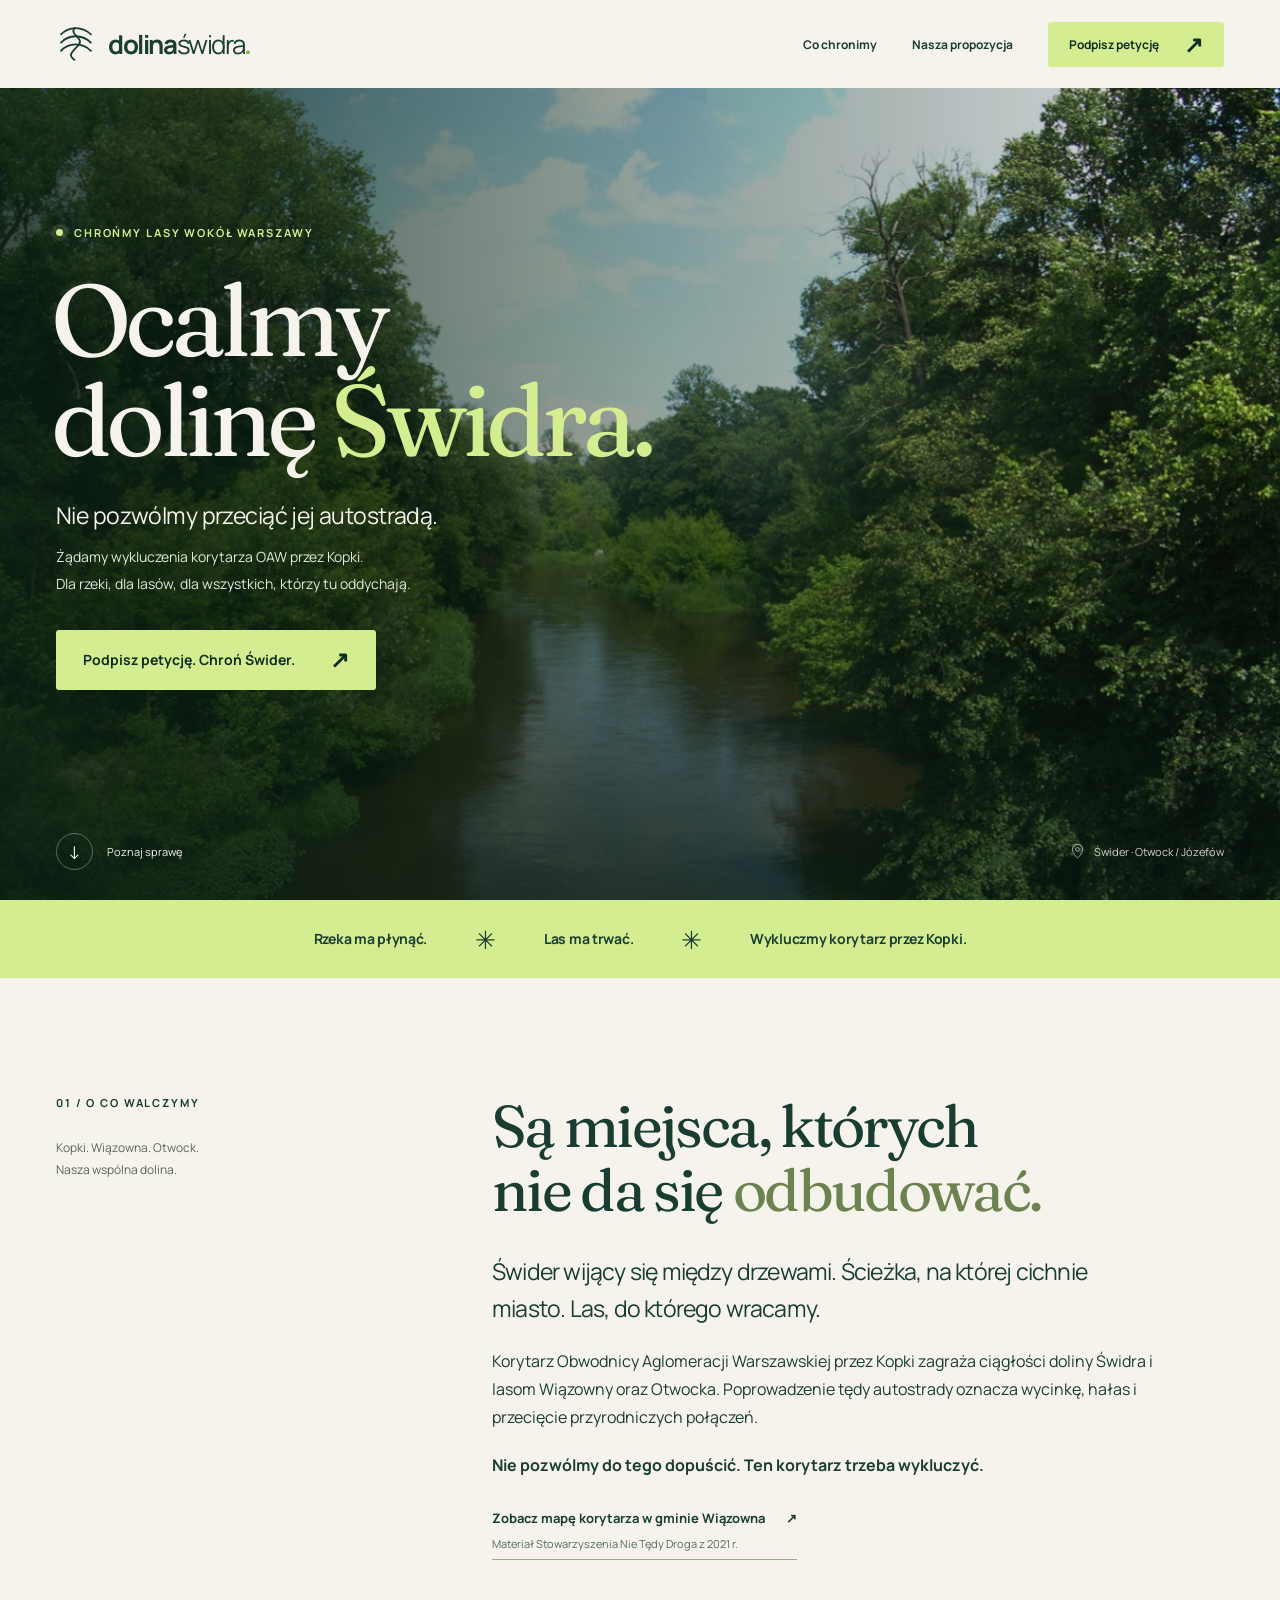
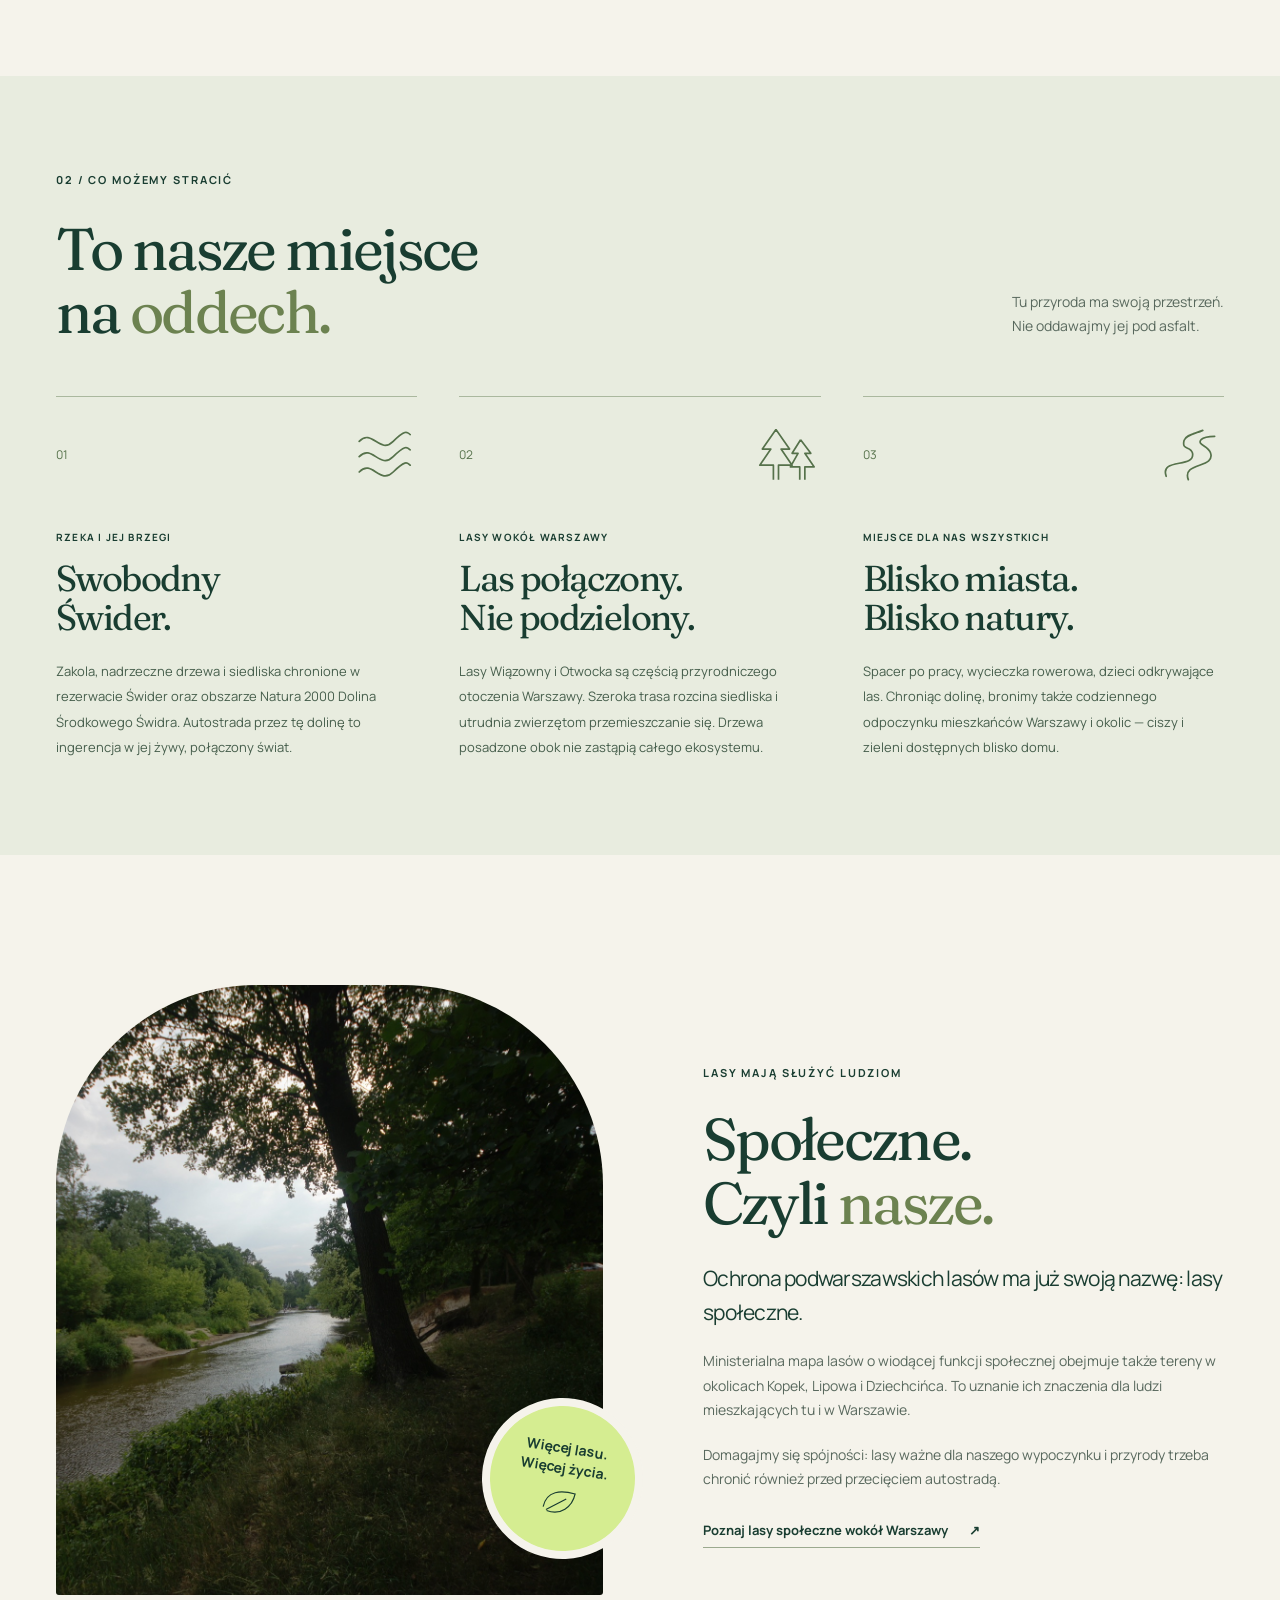
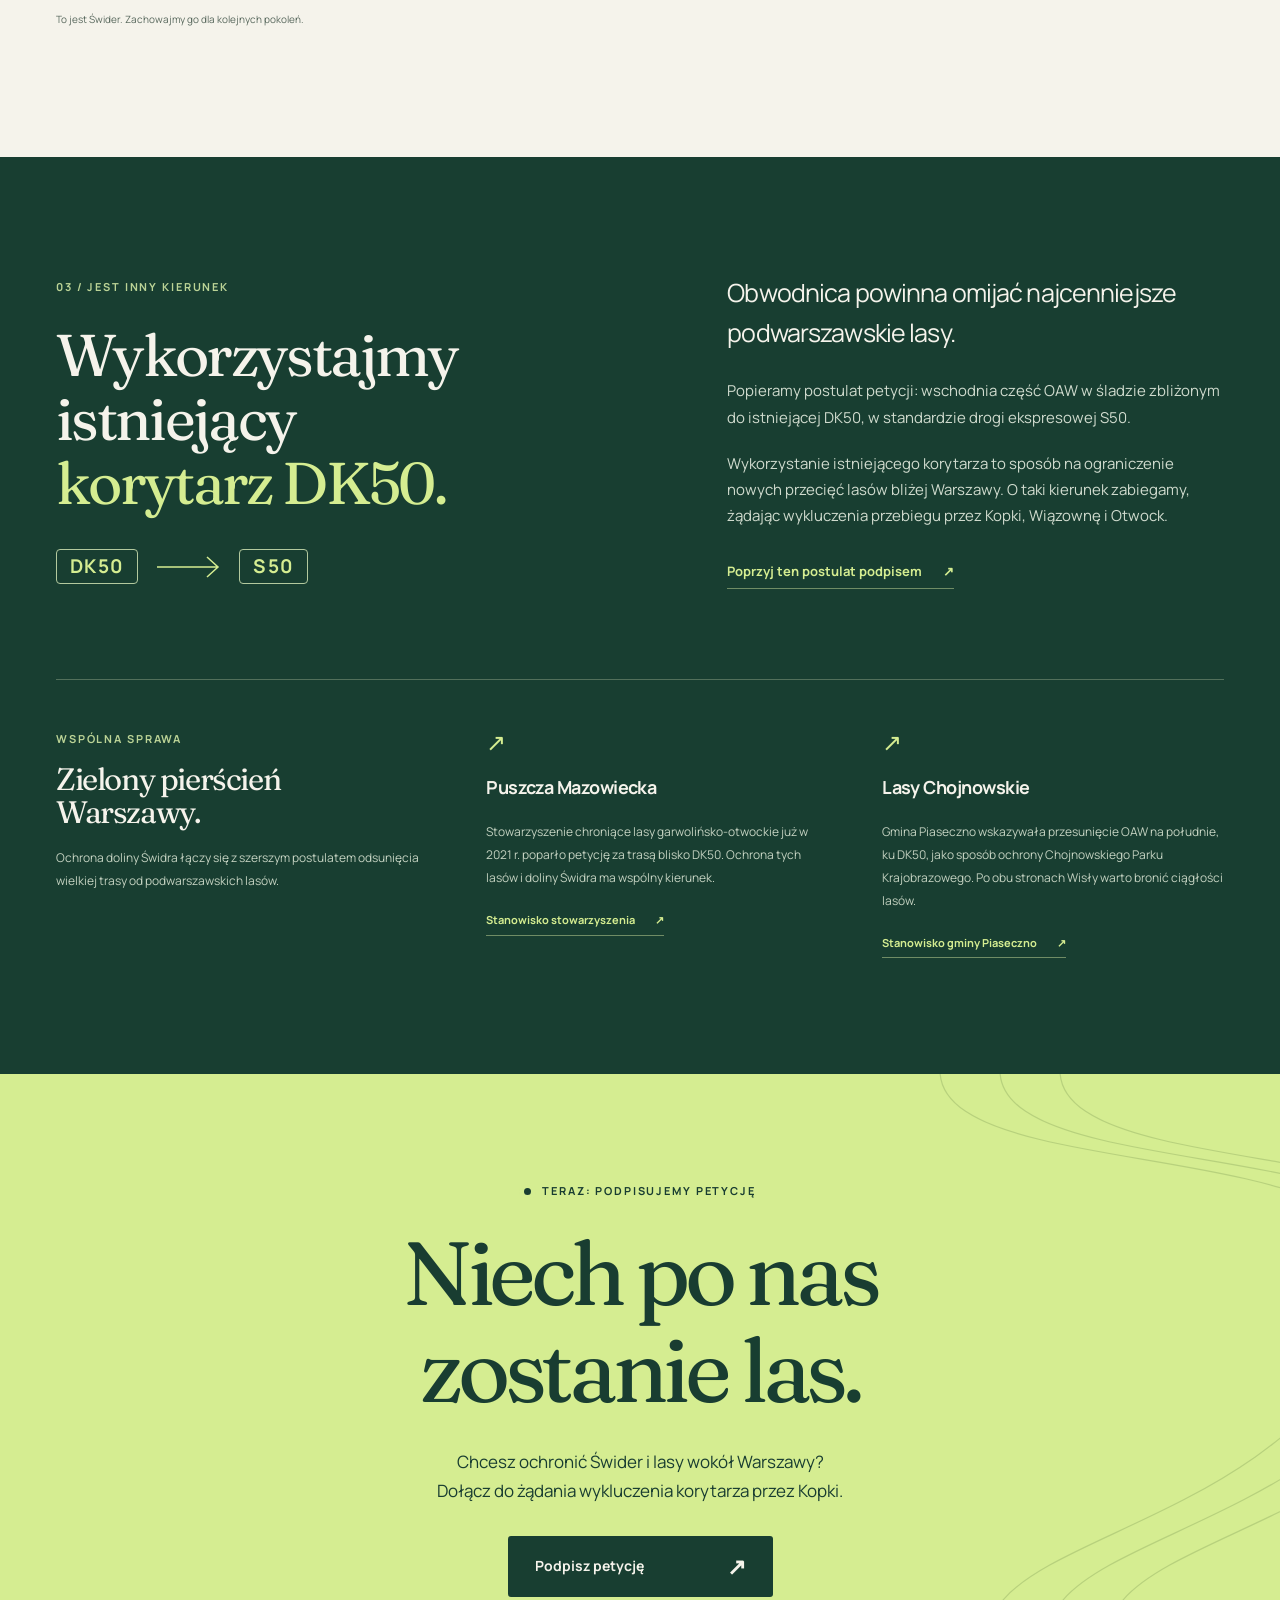
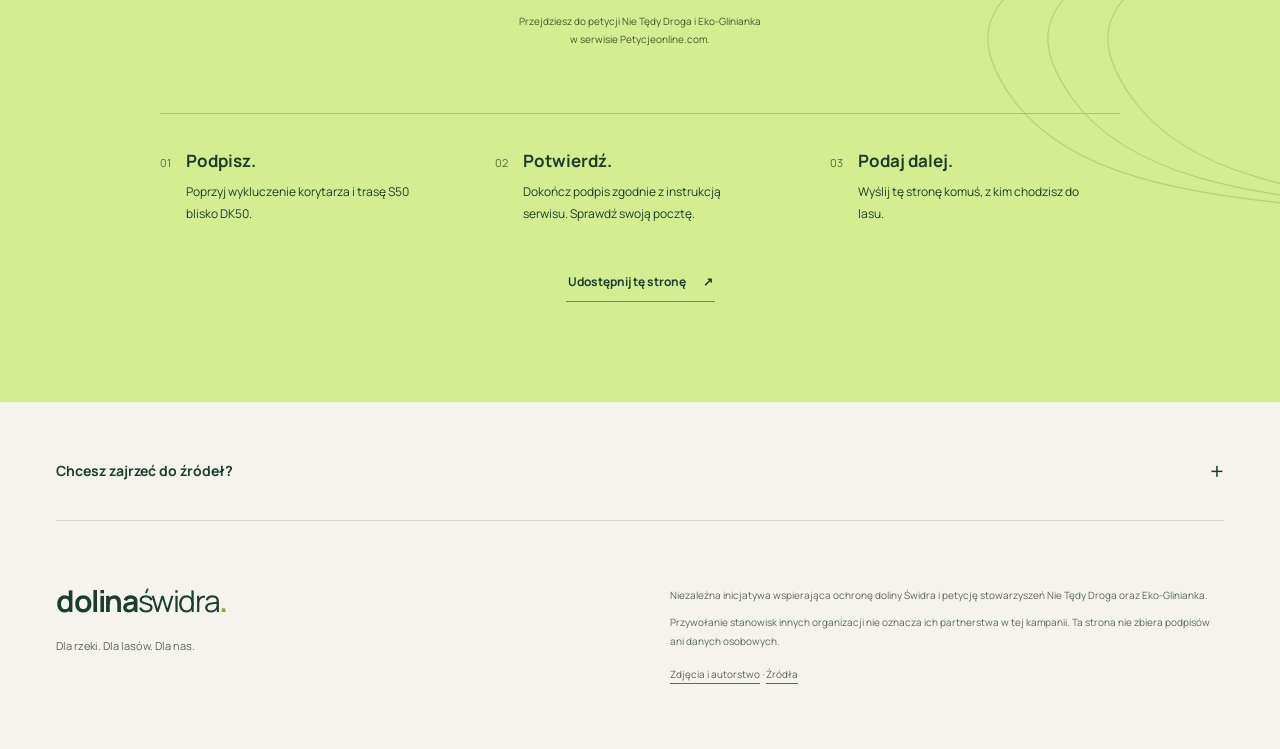
==== public/index.html @ 0c398ea8 "Build Świder valley conservation campaign landing page" ====
<!doctype html>
<html lang="pl">
  <head>
    <meta charset="utf-8" />
    <meta name="viewport" content="width=device-width, initial-scale=1" />
    <meta name="theme-color" content="#183e31" />
    <title>Ocalmy dolinę Świdra — chrońmy lasy wokół Warszawy</title>
    <meta
      name="description"
      content="Nie pozwólmy przeciąć doliny Świdra autostradą. Żądamy wykluczenia korytarza OAW przez Kopki. Podpisz petycję i chroń lasy wokół Warszawy."
    />
    <link rel="canonical" href="https://artpi.github.io/dolinaswidra.pl/" />
    <meta property="og:locale" content="pl_PL" />
    <meta property="og:type" content="website" />
    <meta
      property="og:title"
      content="Ocalmy dolinę Świdra. Nie pozwólmy przeciąć jej autostradą."
    />
    <meta
      property="og:description"
      content="Chroń lasy wokół Warszawy. Podpisz petycję o wykluczenie korytarza OAW przez Kopki i poparcie dla S50 blisko DK50."
    />
    <meta
      property="og:url"
      content="https://artpi.github.io/dolinaswidra.pl/"
    />
    <meta
      property="og:image"
      content="https://artpi.github.io/dolinaswidra.pl/assets/share.jpg"
    />
    <meta property="og:image:width" content="1200" />
    <meta property="og:image:height" content="630" />
    <meta
      property="og:image:alt"
      content="Ocalmy dolinę Świdra — chrońmy lasy wokół Warszawy"
    />
    <meta name="twitter:card" content="summary_large_image" />
    <link rel="icon" href="assets/favicon.svg" type="image/svg+xml" />
    <link
      rel="preload"
      href="assets/fraunces.ttf"
      as="font"
      type="font/ttf"
      crossorigin
    />
    <link rel="stylesheet" href="styles.css" />
    <script src="app.js" defer></script>
  </head>
  <body>
    <a class="skip-link" href="#tresc">Przejdź do treści</a>
    <header class="site-header">
      <a class="brand" href="#" aria-label="Dolina Świdra — początek strony">
        <svg
          class="brand-icon"
          viewBox="0 0 44 44"
          fill="none"
          aria-hidden="true"
        >
          <path
            d="M5 12c9-10 24-10 34 0M5 21c9-10 24-10 34 0M5 30c9-10 24-10 34 0"
            stroke="currentColor"
            stroke-width="2"
          />
          <path
            d="M21 4c-8 8 12 11 3 20s-10 11-3 16"
            stroke="currentColor"
            stroke-width="2"
          />
        </svg>
        <span
          >dolina<span class="brand-light">świdra</span
          ><span class="brand-dot">.</span></span
        >
      </a>
      <nav aria-label="Nawigacja główna">
        <a class="nav-link" href="#co-chronimy">Co chronimy</a>
        <a class="nav-link" href="#rozwiazanie">Nasza propozycja</a>
        <a class="button button-small" href="#dzialaj"
          >Podpisz petycję <span aria-hidden="true">↗</span></a
        >
      </nav>
    </header>

    <main id="tresc">
      <section class="hero" aria-labelledby="hero-title">
        <img
          class="hero-image"
          src="assets/swider-panorama.jpg"
          width="1920"
          height="768"
          alt="Zielone brzegi i nurt Świdra w rejonie Otwocka i Józefowa"
          fetchpriority="high"
        />
        <div class="hero-shade"></div>
        <div class="hero-content wrap">
          <p class="eyebrow hero-eyebrow">
            <span class="status-dot"></span> Chrońmy lasy wokół Warszawy
          </p>
          <h1 id="hero-title">Ocalmy<br />dolinę <em>Świdra.</em></h1>
          <p class="hero-subtitle">Nie pozwólmy przeciąć jej autostradą.</p>
          <p class="hero-description">
            Żądamy wykluczenia korytarza OAW przez Kopki.<br
              class="desktop-break"
            />
            Dla rzeki, dla lasów, dla wszystkich, którzy tu oddychają.
          </p>
          <a class="button hero-button" href="#dzialaj"
            >Podpisz petycję. Chroń Świder.
            <span aria-hidden="true">↗</span></a
          >
        </div>
        <div class="hero-bottom wrap">
          <a href="#sprawa" class="explore"
            ><span class="circle-arrow" aria-hidden="true">↓</span> Poznaj
            sprawę</a
          >
          <span class="photo-location"
            ><svg viewBox="0 0 18 22" fill="none" aria-hidden="true">
              <path
                d="M16 8c0 6-7 12-7 12S2 14 2 8a7 7 0 1 1 14 0Z"
                stroke="currentColor"
              />
              <circle cx="9" cy="8" r="2.5" stroke="currentColor" />
            </svg>
            Świder · Otwock / Józefów</span
          >
        </div>
      </section>

      <div class="campaign-strip" aria-label="Postulaty kampanii">
        <span>Rzeka ma płynąć.</span
        ><span class="strip-flower" aria-hidden="true">✳</span
        ><span>Las ma trwać.</span
        ><span class="strip-flower" aria-hidden="true">✳</span
        ><span>Wykluczmy korytarz przez Kopki.</span>
      </div>

      <section
        class="intro section wrap"
        id="sprawa"
        aria-labelledby="intro-title"
      >
        <div class="section-aside reveal">
          <p class="eyebrow">01 / O co walczymy</p>
          <p class="margin-note">
            Kopki. Wiązowna. Otwock.<br />Nasza wspólna dolina.
          </p>
        </div>
        <div class="intro-body reveal">
          <h2 id="intro-title">
            Są miejsca, których<br />nie da się <em>odbudować.</em>
          </h2>
          <p class="lead">
            Świder wijący się między drzewami. Ścieżka, na której cichnie
            miasto. Las, do którego wracamy.
          </p>
          <p>
            Korytarz Obwodnicy Aglomeracji Warszawskiej przez Kopki zagraża
            ciągłości doliny Świdra i lasom Wiązowny oraz Otwocka. Poprowadzenie
            tędy autostrady oznacza wycinkę, hałas i przecięcie przyrodniczych
            połączeń.
          </p>
          <p class="strong-line">
            Nie pozwólmy do tego dopuścić. Ten korytarz trzeba wykluczyć.
          </p>
          <a
            class="text-link"
            href="https://www.nietedydroga.pl/projekt-przebiegu-korytarza-oaw-w-gminie-wiazowna/"
            target="_blank"
            rel="noopener noreferrer"
            >Zobacz mapę korytarza w gminie Wiązowna
            <span aria-hidden="true">↗</span
            ><small>Materiał Stowarzyszenia Nie Tędy Droga z 2021 r.</small></a
          >
        </div>
      </section>

      <section
        class="nature-section section"
        id="co-chronimy"
        aria-labelledby="nature-title"
      >
        <div class="wrap">
          <div class="section-heading reveal">
            <p class="eyebrow">02 / Co możemy stracić</p>
            <h2 id="nature-title">To nasze miejsce<br />na <em>oddech.</em></h2>
            <p>
              Tu przyroda ma swoją przestrzeń.<br />Nie oddawajmy jej pod
              asfalt.
            </p>
          </div>
          <div class="nature-grid">
            <article class="nature-card reveal">
              <div class="card-top">
                <span>01</span
                ><svg viewBox="0 0 80 80" fill="none" aria-hidden="true">
                  <path
                    d="M12 24c15-16 24 16 40 0s17-10 20-8M12 42c15-16 24 16 40 0s17-10 20-8M12 60c15-16 24 16 40 0s17-10 20-8"
                    stroke="currentColor"
                    stroke-width="2"
                    stroke-linecap="round"
                  />
                </svg>
              </div>
              <p class="card-tag">Rzeka i jej brzegi</p>
              <h3>Swobodny<br />Świder.</h3>
              <p>
                Zakola, nadrzeczne drzewa i siedliska chronione w rezerwacie
                Świder oraz obszarze Natura 2000 Dolina Środkowego Świdra.
                Autostrada przez tę dolinę to ingerencja w jej żywy, połączony
                świat.
              </p>
            </article>
            <article class="nature-card reveal">
              <div class="card-top">
                <span>02</span
                ><svg viewBox="0 0 80 80" fill="none" aria-hidden="true">
                  <path
                    d="m27 10-16 23h10L8 52h16v17m3-59 16 23H33l13 19H30v17M56 22l-10 16h7l-9 16h11v15m1-47 12 16h-7l11 16H61v15"
                    stroke="currentColor"
                    stroke-width="2"
                    stroke-linejoin="round"
                  />
                </svg>
              </div>
              <p class="card-tag">Lasy wokół Warszawy</p>
              <h3>Las połączony.<br />Nie podzielony.</h3>
              <p>
                Lasy Wiązowny i Otwocka są częścią przyrodniczego otoczenia
                Warszawy. Szeroka trasa rozcina siedliska i utrudnia zwierzętom
                przemieszczanie się. Drzewa posadzone obok nie zastąpią całego
                ekosystemu.
              </p>
            </article>
            <article class="nature-card reveal">
              <div class="card-top">
                <span>03</span
                ><svg viewBox="0 0 80 80" fill="none" aria-hidden="true">
                  <path
                    d="M12 65c-8-22 34-9 31-27-2-9-13-3-10-15 2-7 13-8 22-12M38 69c-8-21 33-13 26-32-3-8-16-9-11-15 3-3 10-4 16-4"
                    stroke="currentColor"
                    stroke-width="2"
                    stroke-linecap="round"
                  />
                </svg>
              </div>
              <p class="card-tag">Miejsce dla nas wszystkich</p>
              <h3>Blisko miasta.<br />Blisko natury.</h3>
              <p>
                Spacer po pracy, wycieczka rowerowa, dzieci odkrywające las.
                Chroniąc dolinę, bronimy także codziennego odpoczynku
                mieszkańców Warszawy i okolic — ciszy i zieleni dostępnych
                blisko domu.
              </p>
            </article>
          </div>
        </div>
      </section>

      <section class="forest-story wrap section" aria-labelledby="forest-title">
        <figure class="forest-photo reveal">
          <img
            src="assets/swider-rzeka.jpg"
            width="1920"
            height="1280"
            alt="Drzewa nad brzegiem Świdra i ścieżka wśród zieleni w okolicach Otwocka i Józefowa"
            loading="lazy"
          />
          <figcaption>
            To jest Świder. Zachowajmy go dla kolejnych pokoleń.
          </figcaption>
          <span class="photo-stamp" aria-hidden="true"
            >Więcej lasu.<br />Więcej życia.<svg
              viewBox="0 0 50 40"
              fill="none"
            >
              <path
                d="M6 28C7 7 25 4 43 6c-1 17-14 30-32 26M10 31 33 14"
                stroke="currentColor"
                stroke-width="1.5"
              /></svg
          ></span>
        </figure>
        <div class="forest-copy reveal">
          <p class="eyebrow">Lasy mają służyć ludziom</p>
          <h2 id="forest-title">Społeczne.<br />Czyli <em>nasze.</em></h2>
          <p class="lead">
            Ochrona podwarszawskich lasów ma już swoją nazwę: lasy społeczne.
          </p>
          <p>
            Ministerialna mapa lasów o wiodącej funkcji społecznej obejmuje
            także tereny w okolicach Kopek, Lipowa i Dziechcińca. To uznanie ich
            znaczenia dla ludzi mieszkających tu i w Warszawie.
          </p>
          <p>
            Domagajmy się spójności: lasy ważne dla naszego wypoczynku i
            przyrody trzeba chronić również przed przecięciem autostradą.
          </p>
          <a
            class="text-link"
            href="https://www.gov.pl/web/klimat/lasyspoleczne-warszawa"
            target="_blank"
            rel="noopener noreferrer"
            >Poznaj lasy społeczne wokół Warszawy
            <span aria-hidden="true">↗</span></a
          >
        </div>
      </section>

      <section
        class="solution-section section"
        id="rozwiazanie"
        aria-labelledby="solution-title"
      >
        <div class="wrap solution-grid">
          <div class="solution-heading reveal">
            <p class="eyebrow">03 / Jest inny kierunek</p>
            <h2 id="solution-title">
              Wykorzystajmy<br />istniejący<br /><em>korytarz DK50.</em>
            </h2>
            <div
              class="route-mark"
              aria-label="Postulat: DK50 w standardzie S50"
            >
              <span>DK50</span
              ><svg
                width="65"
                height="24"
                viewBox="0 0 65 24"
                fill="none"
                aria-hidden="true"
              >
                <path
                  d="M1 12h61M51 2l11 10-11 10"
                  stroke="currentColor"
                  stroke-width="1.5"
                /></svg
              ><span>S50</span>
            </div>
          </div>
          <div class="solution-copy reveal">
            <p class="lead">
              Obwodnica powinna omijać najcenniejsze podwarszawskie lasy.
            </p>
            <p>
              Popieramy postulat petycji: wschodnia część OAW w śladzie
              zbliżonym do istniejącej DK50, w standardzie drogi ekspresowej
              S50.
            </p>
            <p>
              Wykorzystanie istniejącego korytarza to sposób na ograniczenie
              nowych przecięć lasów bliżej Warszawy. O taki kierunek zabiegamy,
              żądając wykluczenia przebiegu przez Kopki, Wiązownę i Otwock.
            </p>
            <a class="text-link light-link" href="#dzialaj"
              >Poprzyj ten postulat podpisem
              <span aria-hidden="true">↗</span></a
            >
          </div>
        </div>
        <div class="wrap wider-cause reveal">
          <div class="wider-intro">
            <p class="eyebrow">Wspólna sprawa</p>
            <h3>Zielony pierścień<br />Warszawy.</h3>
            <p>
              Ochrona doliny Świdra łączy się z szerszym postulatem odsunięcia
              wielkiej trasy od podwarszawskich lasów.
            </p>
          </div>
          <article>
            <span class="small-marker" aria-hidden="true">↗</span>
            <h4>Puszcza Mazowiecka</h4>
            <p>
              Stowarzyszenie chroniące lasy garwolińsko-otwockie już w 2021 r.
              poparło petycję za trasą blisko DK50. Ochrona tych lasów i doliny
              Świdra ma wspólny kierunek.
            </p>
            <a
              class="text-link light-link"
              href="https://puszczamazowiecka.pl/oaw-21-04-06/"
              target="_blank"
              rel="noopener noreferrer"
              >Stanowisko stowarzyszenia <span aria-hidden="true">↗</span></a
            >
          </article>
          <article>
            <span class="small-marker" aria-hidden="true">↗</span>
            <h4>Lasy Chojnowskie</h4>
            <p>
              Gmina Piaseczno wskazywała przesunięcie OAW na południe, ku DK50,
              jako sposób ochrony Chojnowskiego Parku Krajobrazowego. Po obu
              stronach Wisły warto bronić ciągłości lasów.
            </p>
            <a
              class="text-link light-link"
              href="https://piaseczno.eu/uwagi-w-ramach-konsultacji-cpk/"
              target="_blank"
              rel="noopener noreferrer"
              >Stanowisko gminy Piaseczno <span aria-hidden="true">↗</span></a
            >
          </article>
        </div>
      </section>

      <!-- CAMPAIGN ACTION: change the current action here. All campaign buttons link to this section. -->
      <section
        class="action-section section"
        id="dzialaj"
        aria-labelledby="action-title"
        data-campaign-stage="petition"
      >
        <svg
          class="action-river"
          viewBox="0 0 600 700"
          fill="none"
          aria-hidden="true"
        >
          <path
            d="M140-20c-200 200 420 80 320 280S60 430 160 570s440 40 350 180M190-20C-10 180 610 60 510 260S110 430 210 570s440 40 350 180M240-20C40 180 660 60 560 260S160 430 260 570s440 40 350 180"
            stroke="currentColor"
            stroke-width="1"
          />
        </svg>
        <div class="wrap action-content reveal">
          <p class="eyebrow">
            <span class="status-dot"></span> Teraz: podpisujemy petycję
          </p>
          <h2 id="action-title">Niech po nas<br />zostanie <em>las.</em></h2>
          <p class="action-lead">
            Chcesz ochronić Świder i lasy wokół Warszawy?<br />Dołącz do żądania
            wykluczenia korytarza przez Kopki.
          </p>
          <a
            id="petition-link"
            class="button button-dark"
            href="https://www.petycjeonline.com/protest_dotyczcy_przebiegu_wschodniej_czci_obwodnicy_aglomeracji_warszawskiej_oaw_tak_ale_w_ladzie_zblionym_do_dk50_w_standardzie_drogi_ekspresowej_s50_-_tak_autostra"
            target="_blank"
            rel="noopener noreferrer"
            >Podpisz petycję <span aria-hidden="true">↗</span></a
          >
          <p class="action-note">
            Przejdziesz do petycji Nie Tędy Droga i Eko-Glinianka<br />w
            serwisie Petycjeonline.com.
          </p>
          <ol class="action-steps">
            <li>
              <span>01</span>
              <div>
                <strong>Podpisz.</strong>
                <p>Poprzyj wykluczenie korytarza i trasę S50 blisko DK50.</p>
              </div>
            </li>
            <li>
              <span>02</span>
              <div>
                <strong>Potwierdź.</strong>
                <p>
                  Dokończ podpis zgodnie z instrukcją serwisu. Sprawdź swoją
                  pocztę.
                </p>
              </div>
            </li>
            <li>
              <span>03</span>
              <div>
                <strong>Podaj dalej.</strong>
                <p>Wyślij tę stronę komuś, z kim chodzisz do lasu.</p>
              </div>
            </li>
          </ol>
          <button class="share-button" type="button" id="share-button" hidden>
            Udostępnij tę stronę <span aria-hidden="true">↗</span>
          </button>
          <p
            class="share-status"
            id="share-status"
            role="status"
            aria-live="polite"
          ></p>
          <input
            class="share-fallback"
            id="share-fallback"
            type="text"
            aria-label="Adres strony do skopiowania"
            readonly
            hidden
          />
        </div>
      </section>

      <section
        class="sources-section wrap"
        id="zrodla"
        aria-labelledby="sources-title"
      >
        <details>
          <summary id="sources-title">
            <span>Chcesz zajrzeć do źródeł?</span
            ><span class="details-plus" aria-hidden="true">+</span>
          </summary>
          <div class="sources-body">
            <p>
              Za prostym postulatem stoją konkretne miejsca i dokumenty. Tu
              znajdziesz materiały o korytarzu, przyrodzie i postulowanej
              alternatywie.
            </p>
            <ul>
              <li>
                <a
                  href="https://www.nietedydroga.pl/"
                  target="_blank"
                  rel="noopener noreferrer"
                  >Nie Tędy Droga — informacje o OAW i działaniach mieszkańców
                  ↗</a
                >
              </li>
              <li>
                <a
                  href="https://www.nietedydroga.pl/wp-content/uploads/2021/03/petycja_SNTD-2.pdf"
                  target="_blank"
                  rel="noopener noreferrer"
                  >Uzasadnienie petycji z 2021 r. (PDF) ↗</a
                >
              </li>
              <li>
                <a
                  href="https://www.gov.pl/web/rdos-warszawa/stop-rezerwat-przyrody-upewnij-sie-zanim-wplyniesz"
                  target="_blank"
                  rel="noopener noreferrer"
                  >RDOŚ Warszawa — rezerwat Świder ↗</a
                >
              </li>
              <li>
                <a
                  href="https://www.gov.pl/web/klimat/lasyspoleczne-warszawa"
                  target="_blank"
                  rel="noopener noreferrer"
                  >Ministerstwo Klimatu i Środowiska — lasy społeczne Warszawy i
                  mapa ↗</a
                >
              </li>
              <li>
                <a
                  href="https://www.gov.pl/web/gddkia-warszawa/trwa-przygotowanie-zachodniej-czesci-oaw"
                  target="_blank"
                  rel="noopener noreferrer"
                  >GDDKiA — informacja o przygotowaniu OAW, 15 lipca 2026 r.
                  ↗</a
                >
              </li>
            </ul>
            <p class="source-date">
              Strona dotyczy żądania wykluczenia korytarza, nie zatwierdzonego
              projektu budowlanego. Mapa z 2021 r. pokazuje kontekst protestu.
              Materiały sprawdzono 4 września 2026 r.
            </p>
          </div>
        </details>
      </section>
    </main>

    <footer class="site-footer wrap">
      <div>
        <a class="brand footer-brand" href="#"
          >dolina<span class="brand-light">świdra</span
          ><span class="brand-dot">.</span></a
        >
        <p>Dla rzeki. Dla lasów. Dla nas.</p>
      </div>
      <div class="footer-about">
        <p>
          Niezależna inicjatywa wspierająca ochronę doliny Świdra i petycję
          stowarzyszeń Nie Tędy Droga oraz Eko-Glinianka.
        </p>
        <p>
          Przywołanie stanowisk innych organizacji nie oznacza ich partnerstwa w
          tej kampanii. Ta strona nie zbiera podpisów ani danych osobowych.
        </p>
        <a href="credits.html">Zdjęcia i autorstwo</a
        ><span aria-hidden="true"> · </span><a href="#zrodla">Źródła</a>
      </div>
    </footer>
  </body>
</html>
---- public/styles.css ----
@font-face {
  font-family: Fraunces;
  src: url("assets/fraunces.ttf") format("truetype");
  font-weight: 400;
  font-style: normal;
  font-display: swap;
}
@font-face {
  font-family: Manrope;
  src: url("assets/manrope.ttf") format("truetype");
  font-weight: 400;
  font-style: normal;
  font-display: swap;
}
@font-face {
  font-family: Manrope;
  src: url("assets/manrope-bold.ttf") format("truetype");
  font-weight: 700 800;
  font-style: normal;
  font-display: swap;
}
:root {
  --forest: #183e31;
  --deep: #102d23;
  --paper: #f5f3eb;
  --lime: #d5ed91;
  --ink: #193d31;
  --muted: #58685d;
  --line: #d4dacb;
  --serif: Fraunces, Georgia, serif;
  --sans: Manrope, Arial, sans-serif;
}
* {
  box-sizing: border-box;
}
html {
  scroll-behavior: smooth;
  scroll-padding-top: 100px;
}
body {
  margin: 0;
  background: var(--paper);
  color: var(--ink);
  font-family: var(--sans);
  font-size: 16px;
  line-height: 1.75;
  -webkit-font-smoothing: antialiased;
}
a {
  color: inherit;
  text-underline-offset: 5px;
}
button,
input {
  font: inherit;
}
button,
a {
  -webkit-tap-highlight-color: transparent;
}
button {
  cursor: pointer;
}
img {
  display: block;
  max-width: 100%;
  height: auto;
}
svg {
  display: block;
}
h1,
h2,
h3,
h4,
p {
  margin: 0;
}
h1,
h2,
h3 {
  font-family: var(--serif);
  font-weight: 400;
  line-height: 1.08;
  letter-spacing: -0.045em;
}
h2 {
  font-size: clamp(42px, 4.6vw, 68px);
}
h2 em,
h1 em {
  font-style: normal;
}
h2 em {
  color: #6c8250;
}
p + p {
  margin-top: 20px;
}
::selection {
  background: var(--lime);
  color: var(--deep);
}
:focus-visible {
  outline: 3px solid #9bb65f;
  outline-offset: 6px;
}
a:focus-visible,
button:focus-visible {
  border-radius: 3px;
}
[hidden] {
  display: none !important;
}
.wrap {
  width: min(1280px, calc(100% - 112px));
  margin-inline: auto;
}
.section {
  padding-block: 116px;
}
.eyebrow {
  text-transform: uppercase;
  font-size: 11px;
  font-weight: 700;
  letter-spacing: 0.17em;
  line-height: 1.6;
  display: flex;
  align-items: center;
  gap: 11px;
}
.lead {
  font-size: 23px;
  line-height: 1.6;
  letter-spacing: -0.035em;
}
.button {
  display: inline-flex;
  align-items: center;
  justify-content: space-between;
  gap: 35px;
  min-height: 60px;
  padding: 17px 26px;
  background: var(--lime);
  color: var(--deep);
  font-size: 14px;
  font-weight: 700;
  text-decoration: none;
  border: 1px solid transparent;
  border-radius: 3px;
  transition:
    background 0.2s,
    transform 0.2s,
    box-shadow 0.2s;
}
.button:hover {
  background: #e4f7b8;
  transform: translateY(-2px);
  box-shadow: 0 7px 18px #00000015;
}
.button span {
  font-size: 23px;
  line-height: 1;
}
.button-small {
  min-height: 43px;
  padding: 10px 20px;
  gap: 25px;
  font-size: 12px;
}
.text-link {
  display: inline-block;
  text-decoration: none;
  border-bottom: 1px solid #9ba98e;
  padding-bottom: 5px;
  font-size: 13px;
  font-weight: 700;
  line-height: 1.8;
}
.text-link span {
  display: inline-block;
  margin-left: 18px;
  transition: transform 0.2s;
}
.text-link:hover span {
  transform: translate(3px, -3px);
}
.text-link small {
  display: block;
  font-weight: 400;
  font-size: 11px;
  color: var(--muted);
  margin-top: 4px;
}
.skip-link {
  position: fixed;
  left: 20px;
  top: -100px;
  z-index: 20;
  background: var(--lime);
  padding: 12px 20px;
}
.skip-link:focus {
  top: 15px;
}
.site-header {
  height: 88px;
  position: relative;
  z-index: 5;
  padding-inline: 56px;
  display: flex;
  align-items: center;
  justify-content: space-between;
  gap: 30px;
  background: var(--paper);
}
.brand {
  display: inline-flex;
  align-items: center;
  font-weight: 700;
  font-size: 26px;
  letter-spacing: -1.4px;
  text-decoration: none;
  line-height: 1;
}
.brand-icon {
  width: 40px;
  height: 40px;
  margin-right: 12px;
}
.brand-light {
  font-weight: 400;
}
.brand-dot {
  color: #86a647;
}
.site-header nav {
  display: flex;
  align-items: center;
  gap: 35px;
}
.nav-link {
  text-decoration: none;
  font-size: 12px;
  font-weight: 700;
}
.nav-link:hover {
  text-decoration: underline;
}
.hero {
  position: relative;
  min-height: 740px;
  height: calc(100svh - 88px);
  max-height: 1020px;
  color: var(--paper);
  display: flex;
  flex-direction: column;
  justify-content: center;
  isolation: isolate;
  overflow: hidden;
  background: var(--deep);
}
.hero-image,
.hero-shade {
  position: absolute;
  inset: 0;
  width: 100%;
  height: 100%;
  z-index: -2;
}
.hero-image {
  object-fit: cover;
  object-position: 65% center;
  animation: hero-settle 1.8s ease-out both;
}
.hero-shade {
  z-index: -1;
  background:
    linear-gradient(
      90deg,
      rgba(10, 30, 20, 0.8) 0%,
      rgba(10, 30, 20, 0.46) 43%,
      rgba(10, 30, 20, 0.05) 100%
    ),
    linear-gradient(0deg, rgba(10, 30, 20, 0.45), transparent 40%);
}
.hero-content {
  padding-top: 26px;
  padding-bottom: 100px;
}
.hero-eyebrow {
  color: var(--lime);
  margin-bottom: 28px;
}
.status-dot {
  height: 7px;
  width: 7px;
  flex: 0 0 7px;
  border-radius: 50%;
  background: currentColor;
  box-shadow: 0 0 0 5px #d5ed911a;
}
.hero h1 {
  font-size: clamp(74px, 7.9vw, 116px);
  line-height: 0.99;
  letter-spacing: -0.055em;
  margin-left: -5px;
  max-width: 850px;
}
.hero h1 em {
  color: var(--lime);
}
.hero-subtitle {
  font-size: 23px;
  letter-spacing: -0.025em;
  margin-top: 28px;
  line-height: 1.5;
}
.hero-description {
  font-size: 14px;
  color: #e4e9dc;
  margin-top: 12px;
  line-height: 1.9;
  max-width: 490px;
}
.hero-button {
  margin-top: 32px;
}
.hero-bottom {
  position: absolute;
  bottom: 30px;
  left: 0;
  right: 0;
  display: flex;
  align-items: center;
  justify-content: space-between;
  font-size: 11px;
}
.explore {
  display: flex;
  gap: 14px;
  align-items: center;
  text-decoration: none;
}
.circle-arrow {
  display: grid;
  place-items: center;
  width: 37px;
  height: 37px;
  border: 1px solid #ffffff50;
  border-radius: 50%;
  font-size: 18px;
  transition: transform 0.2s;
}
.explore:hover .circle-arrow {
  transform: translateY(4px);
}
.photo-location {
  display: flex;
  align-items: center;
  gap: 10px;
  opacity: 0.85;
}
.photo-location svg {
  width: 13px;
  height: 17px;
}
.campaign-strip {
  min-height: 78px;
  padding: 20px 40px;
  display: flex;
  gap: 48px;
  align-items: center;
  justify-content: center;
  background: var(--lime);
  font-weight: 700;
  font-size: 14px;
  letter-spacing: -0.02em;
}
.strip-flower {
  font-size: 25px;
  font-weight: 400;
  line-height: 1;
}
.intro {
  display: grid;
  grid-template-columns: 1fr 2fr;
  gap: 70px;
}
.margin-note {
  margin-top: 25px;
  font-size: 12px;
  color: var(--muted);
  line-height: 1.9;
}
.intro-body h2 {
  margin-bottom: 32px;
}
.intro-body .lead {
  max-width: 650px;
}
.intro-body > p:not(.lead) {
  font-size: 16px;
  max-width: 680px;
}
.strong-line {
  font-weight: 700;
}
.intro-body .text-link {
  margin-top: 28px;
}
.nature-section {
  background: #e8ecdf;
  padding-top: 95px;
  padding-bottom: 95px;
}
.section-heading {
  display: grid;
  grid-template-columns: 1fr 1fr;
  align-items: end;
  gap: 20px;
  margin-bottom: 52px;
}
.section-heading .eyebrow {
  grid-column: 1/-1;
  margin-bottom: 8px;
}
.section-heading > p:last-child {
  justify-self: end;
  font-size: 14px;
  color: var(--muted);
  padding-bottom: 5px;
}
.nature-grid {
  display: grid;
  grid-template-columns: repeat(3, 1fr);
  gap: 42px;
}
.nature-card {
  border-top: 1px solid #aab89e;
  padding-top: 24px;
}
.card-top {
  display: flex;
  align-items: center;
  justify-content: space-between;
  margin-bottom: 40px;
  color: #56724b;
}
.card-top > span {
  font-size: 12px;
}
.card-top svg {
  width: 68px;
  height: 68px;
}
.card-tag {
  font-size: 10px;
  text-transform: uppercase;
  letter-spacing: 0.12em;
  font-weight: 700;
  margin-bottom: 13px;
}
.nature-card h3 {
  font-size: 36px;
  margin-bottom: 22px;
  letter-spacing: -0.045em;
}
.nature-card > p:last-child {
  font-size: 13px;
  color: #465e4c;
  line-height: 1.95;
}
.forest-story {
  display: grid;
  grid-template-columns: 1.05fr 1fr;
  gap: 100px;
  align-items: center;
  padding-block: 130px;
}
.forest-photo {
  position: relative;
  margin: 0;
}
.forest-photo img {
  height: 610px;
  width: 100%;
  object-fit: cover;
  object-position: 55% center;
  border-radius: 200px 200px 3px 3px;
}
.forest-photo figcaption {
  font-size: 10px;
  line-height: 1.6;
  color: var(--muted);
  margin-top: 16px;
}
.photo-stamp {
  position: absolute;
  right: -32px;
  bottom: 76px;
  border-radius: 50%;
  height: 145px;
  width: 145px;
  display: flex;
  flex-direction: column;
  align-items: center;
  justify-content: center;
  background: var(--lime);
  font-size: 14px;
  font-weight: 700;
  line-height: 1.45;
  text-align: center;
  transform: rotate(9deg);
  box-shadow: 0 0 0 8px var(--paper);
}
.photo-stamp svg {
  width: 40px;
  margin-top: 9px;
}
.forest-copy .eyebrow {
  margin-bottom: 25px;
}
.forest-copy h2 {
  margin-bottom: 28px;
}
.forest-copy .lead {
  font-size: 21px;
}
.forest-copy > p:not(.eyebrow):not(.lead) {
  font-size: 14px;
  color: var(--muted);
}
.forest-copy .text-link {
  margin-top: 27px;
}
.solution-section {
  background: var(--forest);
  color: var(--paper);
  position: relative;
  overflow: hidden;
}
.solution-grid {
  display: grid;
  grid-template-columns: 1.15fr 1fr;
  gap: 100px;
  align-items: center;
}
.solution-section .eyebrow {
  color: #bbd396;
}
.solution-heading .eyebrow {
  margin-bottom: 28px;
}
.solution-heading h2 {
  font-size: clamp(42px, 4.6vw, 66px);
}
.solution-heading h2 em {
  color: var(--lime);
}
.route-mark {
  display: flex;
  align-items: center;
  gap: 18px;
  margin-top: 35px;
  color: var(--lime);
}
.route-mark > span {
  border: 1px solid #b3c99e;
  border-radius: 4px;
  padding: 0 13px;
  font-size: 19px;
  letter-spacing: 0.07em;
  font-weight: 700;
}
.solution-copy .lead {
  font-size: 25px;
  margin-bottom: 25px;
}
.solution-copy > p:not(.lead) {
  font-size: 15px;
  color: #d0dbce;
}
.solution-copy .text-link {
  margin-top: 30px;
}
.light-link {
  color: var(--lime);
  border-color: #708c65;
}
.wider-cause {
  border-top: 1px solid #52705b;
  margin-top: 90px;
  padding-top: 50px;
  display: grid;
  grid-template-columns: 1.1fr 1fr 1fr;
  gap: 54px;
}
.wider-intro h3 {
  font-size: 31px;
  margin-top: 15px;
}
.wider-cause p:not(.eyebrow) {
  font-size: 12px;
  line-height: 1.9;
  color: #c4d2c1;
  margin-top: 18px;
}
.wider-cause h4 {
  font-size: 18px;
  font-weight: 700;
  letter-spacing: -0.03em;
  margin-top: 13px;
}
.small-marker {
  color: var(--lime);
  font-size: 24px;
  line-height: 1;
}
.wider-cause .text-link {
  font-size: 11px;
  margin-top: 20px;
}
.action-section {
  background: var(--lime);
  padding-block: 108px 70px;
  position: relative;
  overflow: hidden;
  text-align: center;
}
.action-river {
  position: absolute;
  right: -260px;
  top: -60px;
  width: 720px;
  height: 840px;
  color: #668445;
  opacity: 0.26;
  pointer-events: none;
}
.action-content {
  position: relative;
}
.action-content > .eyebrow {
  justify-content: center;
  margin-bottom: 25px;
}
.action-section h2 {
  font-size: clamp(64px, 7vw, 100px);
  letter-spacing: -0.06em;
}
.action-section h2 em {
  color: var(--forest);
}
.action-lead {
  font-size: 17px;
  margin-top: 28px;
}
.button-dark {
  background: var(--forest);
  color: var(--paper);
  margin-top: 30px;
  min-width: 265px;
}
.button-dark:hover {
  background: var(--deep);
}
.action-note {
  font-size: 10px;
  margin-top: 15px;
  line-height: 1.8;
  color: #415639;
}
.action-steps {
  display: grid;
  grid-template-columns: repeat(3, 1fr);
  gap: 45px;
  max-width: 960px;
  margin: 65px auto 0;
  padding: 32px 0 0;
  border-top: 1px solid #a9c273;
  list-style: none;
  text-align: left;
}
.action-steps li {
  display: flex;
  align-items: baseline;
  gap: 15px;
}
.action-steps li > span {
  font-size: 11px;
  color: #526d3c;
}
.action-steps strong {
  font-size: 17px;
}
.action-steps p {
  font-size: 12px;
  line-height: 1.8;
  margin-top: 6px;
  max-width: 230px;
}
.share-button {
  margin-top: 38px;
  border: 0;
  border-bottom: 1px solid #718d4b;
  background: transparent;
  padding: 9px 2px;
  font-weight: 700;
  font-size: 12px;
  color: var(--forest);
}
.share-button span {
  margin-left: 15px;
}
.share-status {
  font-size: 12px;
  min-height: 22px;
  margin-top: 8px;
}
.share-fallback {
  width: min(100%, 500px);
  padding: 10px;
  border: 1px solid var(--forest);
  background: var(--paper);
  border-radius: 3px;
}
.sources-section {
  padding-block: 20px;
}
.sources-section details {
  border-bottom: 1px solid var(--line);
}
.sources-section summary {
  display: flex;
  align-items: center;
  justify-content: space-between;
  cursor: pointer;
  font-size: 14px;
  font-weight: 700;
  padding-block: 28px;
  list-style: none;
}
.sources-section summary::-webkit-details-marker {
  display: none;
}
.details-plus {
  font-size: 24px;
  font-weight: 400;
  transition: transform 0.2s;
}
.sources-section details[open] .details-plus {
  transform: rotate(45deg);
}
.sources-body {
  max-width: 820px;
  font-size: 13px;
  padding: 0 0 30px;
}
.sources-body ul {
  padding-left: 18px;
  line-height: 2.3;
}
.sources-body a:hover {
  color: #688346;
}
.source-date {
  color: var(--muted);
  font-size: 11px;
}
.site-footer {
  display: grid;
  grid-template-columns: 1fr 1fr;
  gap: 60px;
  padding-block: 45px 65px;
}
.footer-brand {
  font-size: 30px;
}
.site-footer > div:first-child p {
  font-size: 11px;
  color: var(--muted);
  margin-top: 16px;
}
.footer-about {
  font-size: 10px;
  color: var(--muted);
  line-height: 1.9;
}
.footer-about p + p {
  margin-top: 8px;
}
.footer-about a {
  display: inline-block;
  margin-top: 14px;
}
.reveal {
  opacity: 1;
  transform: none;
}
.reveal.will-reveal {
  opacity: 0;
  transform: translateY(22px);
  transition:
    opacity 0.75s ease,
    transform 0.75s ease;
}
.reveal.will-reveal.is-visible {
  opacity: 1;
  transform: none;
}
.credits-main {
  max-width: 860px;
  padding-block: 65px 100px;
}
.credits-main h1 {
  font-size: 60px;
  margin-bottom: 35px;
}
.credits-main h2 {
  font-size: 30px;
  margin: 40px 0 20px;
}
.credits-main p,
.credits-main li {
  font-size: 14px;
}
.credits-main li + li {
  margin-top: 18px;
}
.credits-main a {
  overflow-wrap: anywhere;
}
@keyframes hero-settle {
  from {
    transform: scale(1.04);
  }
  to {
    transform: scale(1);
  }
}
@media (min-width: 1600px) {
  .hero-content,
  .hero-bottom {
    width: min(1440px, calc(100% - 140px));
  }
  .hero h1 {
    font-size: 128px;
  }
}
@media (max-width: 1100px) {
  .wrap {
    width: calc(100% - 72px);
  }
  .site-header {
    padding-inline: 36px;
  }
  .site-header nav {
    gap: 22px;
  }
  .hero {
    min-height: 700px;
  }
  .intro {
    gap: 35px;
    grid-template-columns: 0.8fr 2fr;
  }
  .forest-story {
    gap: 65px;
  }
  .forest-photo img {
    height: 550px;
  }
  .solution-grid {
    gap: 55px;
  }
  .wider-cause {
    gap: 30px;
  }
  .nature-grid {
    gap: 27px;
  }
  .nature-card h3 {
    font-size: 32px;
  }
  .campaign-strip {
    gap: 27px;
    font-size: 12px;
  }
}
@media (max-width: 760px) {
  html {
    scroll-padding-top: 24px;
  }
  .wrap {
    width: calc(100% - 40px);
  }
  .section {
    padding-block: 72px;
  }
  .site-header {
    height: 74px;
    padding-inline: 20px;
    gap: 10px;
  }
  .brand {
    font-size: 21px;
    letter-spacing: -1px;
  }
  .brand-icon {
    width: 31px;
    height: 31px;
    margin-right: 7px;
  }
  .site-header .nav-link {
    display: none;
  }
  .button-small {
    font-size: 10px;
    padding: 9px 12px;
    gap: 15px;
    min-height: 40px;
  }
  .button-small span {
    font-size: 18px;
  }
  .hero {
    height: calc(100svh - 74px);
    min-height: 690px;
    max-height: 920px;
  }
  .hero-content {
    padding-top: 15px;
    padding-bottom: 90px;
  }
  .hero-image {
    object-position: 53% center;
  }
  .hero-shade {
    background:
      linear-gradient(90deg, #0a1e14bd, #0a1e1426),
      linear-gradient(0deg, #0a1e1499, transparent 60%);
  }
  .hero h1 {
    font-size: clamp(66px, 12vw, 90px);
    margin-left: -3px;
  }
  .hero-eyebrow {
    font-size: 9px;
    margin-bottom: 24px;
    letter-spacing: 0.15em;
  }
  .hero-subtitle {
    font-size: 20px;
    max-width: 330px;
    line-height: 1.5;
    margin-top: 24px;
  }
  .hero-description {
    font-size: 12px;
    max-width: 340px;
    margin-top: 14px;
  }
  .hero-button {
    font-size: 12px;
    gap: 18px;
    padding: 17px 20px;
    min-height: 57px;
    margin-top: 27px;
  }
  .hero-bottom {
    bottom: 22px;
    font-size: 9px;
  }
  .photo-location {
    gap: 5px;
  }
  .circle-arrow {
    height: 30px;
    width: 30px;
  }
  .explore {
    gap: 8px;
  }
  .campaign-strip {
    min-height: 66px;
    padding: 17px 20px;
    gap: 15px;
    font-size: 11px;
    flex-wrap: wrap;
    line-height: 1.4;
  }
  .strip-flower {
    font-size: 20px;
  }
  .campaign-strip > span:last-child {
    flex-basis: 100%;
    text-align: center;
  }
  .campaign-strip > .strip-flower:nth-of-type(4) {
    display: none;
  }
  .intro {
    grid-template-columns: 1fr;
    gap: 28px;
  }
  .margin-note {
    display: none;
  }
  .eyebrow {
    font-size: 9px;
  }
  .intro-body h2 {
    font-size: 43px;
    margin-bottom: 24px;
  }
  .lead {
    font-size: 20px;
  }
  .intro-body > p:not(.lead) {
    font-size: 14px;
  }
  .text-link {
    font-size: 12px;
  }
  .section-heading {
    grid-template-columns: 1fr;
    gap: 15px;
    margin-bottom: 36px;
  }
  .section-heading .eyebrow {
    margin-bottom: 5px;
  }
  .section-heading > p:last-child {
    justify-self: start;
    margin-top: 3px;
    font-size: 13px;
  }
  .section-heading h2 {
    font-size: 46px;
  }
  .nature-grid {
    grid-template-columns: 1fr;
    gap: 34px;
  }
  .nature-card {
    padding-top: 15px;
    display: grid;
    grid-template-columns: 1fr 75px;
    column-gap: 10px;
  }
  .card-top {
    grid-column: 2;
    grid-row: 1/3;
    flex-direction: column-reverse;
    margin: 0;
    justify-content: start;
    gap: 15px;
    align-items: end;
  }
  .card-top svg {
    width: 60px;
    height: 60px;
  }
  .card-top > span {
    margin-right: 5px;
  }
  .card-tag {
    grid-column: 1;
    font-size: 9px;
    margin: 6px 0 13px;
  }
  .nature-card h3 {
    grid-column: 1;
    font-size: 35px;
    margin-bottom: 18px;
  }
  .nature-card > p:last-child {
    grid-column: 1/-1;
    max-width: 560px;
    font-size: 13px;
  }
  .forest-story {
    grid-template-columns: 1fr;
    gap: 48px;
  }
  .forest-photo {
    max-width: 520px;
    width: calc(100% - 16px);
  }
  .forest-photo img {
    height: 480px;
    border-radius: 190px 190px 3px 3px;
  }
  .photo-stamp {
    right: -14px;
    bottom: 58px;
    width: 120px;
    height: 120px;
    font-size: 12px;
    box-shadow: 0 0 0 6px var(--paper);
  }
  .photo-stamp svg {
    width: 30px;
  }
  .forest-copy h2 {
    font-size: 48px;
  }
  .forest-copy .eyebrow {
    margin-bottom: 18px;
  }
  .forest-copy .lead {
    font-size: 20px;
  }
  .solution-grid {
    grid-template-columns: 1fr;
    gap: 38px;
  }
  .solution-heading h2 {
    font-size: 46px;
  }
  .solution-heading .eyebrow {
    margin-bottom: 24px;
  }
  .solution-copy .lead {
    font-size: 22px;
  }
  .solution-copy > p:not(.lead) {
    font-size: 14px;
  }
  .route-mark {
    margin-top: 26px;
  }
  .wider-cause {
    grid-template-columns: 1fr;
    gap: 30px;
    margin-top: 52px;
    padding-top: 35px;
  }
  .wider-intro h3 {
    font-size: 34px;
  }
  .wider-cause article {
    border-top: 1px solid #52705b;
    padding-top: 25px;
  }
  .wider-cause p:not(.eyebrow) {
    font-size: 13px;
    max-width: 560px;
    margin-top: 13px;
  }
  .wider-cause h4 {
    margin-top: 5px;
    font-size: 20px;
  }
  .wider-cause .text-link {
    font-size: 12px;
    margin-top: 14px;
  }
  .action-section {
    padding-bottom: 40px;
  }
  .action-section h2 {
    font-size: 65px;
  }
  .action-content > .eyebrow {
    font-size: 9px;
  }
  .action-lead {
    font-size: 14px;
    max-width: 420px;
    margin: 23px auto 0;
  }
  .action-lead br {
    display: none;
  }
  .button-dark {
    font-size: 14px;
    min-width: 265px;
  }
  .action-steps {
    grid-template-columns: 1fr;
    gap: 23px;
    margin: 40px auto 0;
    padding-top: 27px;
    max-width: 340px;
  }
  .action-steps li {
    gap: 19px;
  }
  .action-steps p {
    max-width: 280px;
    margin-top: 3px;
    font-size: 12px;
  }
  .action-river {
    right: -420px;
    opacity: 0.18;
  }
  .sources-section summary {
    font-size: 13px;
    padding-block: 23px;
  }
  .sources-body {
    font-size: 12px;
  }
  .sources-body ul {
    line-height: 1.9;
  }
  .sources-body li + li {
    margin-top: 9px;
  }
  .site-footer {
    grid-template-columns: 1fr;
    gap: 28px;
    padding-block: 32px 45px;
  }
  .footer-about {
    font-size: 11px;
  }
  .footer-brand {
    font-size: 27px;
  }
  .credits-main h1 {
    font-size: 43px;
  }
  .credits-main {
    padding-top: 40px;
  }
}
@media (max-width: 370px) {
  .site-header {
    padding-inline: 14px;
  }
  .brand-icon {
    display: none;
  }
  .hero h1 {
    font-size: 62px;
  }
  .hero-button {
    font-size: 11px;
    gap: 12px;
    padding-inline: 16px;
  }
  .hero-description {
    font-size: 11px;
  }
  .photo-location {
    font-size: 8px;
  }
  .action-section h2 {
    font-size: 58px;
  }
  .campaign-strip {
    gap: 12px;
  }
  .intro-body h2 {
    font-size: 39px;
  }
}
@media (prefers-reduced-motion: reduce) {
  html {
    scroll-behavior: auto;
  }
  *,
  *::before,
  *::after {
    animation: none !important;
    transition: none !important;
  }
  .reveal.will-reveal {
    opacity: 1;
    transform: none;
  }
}
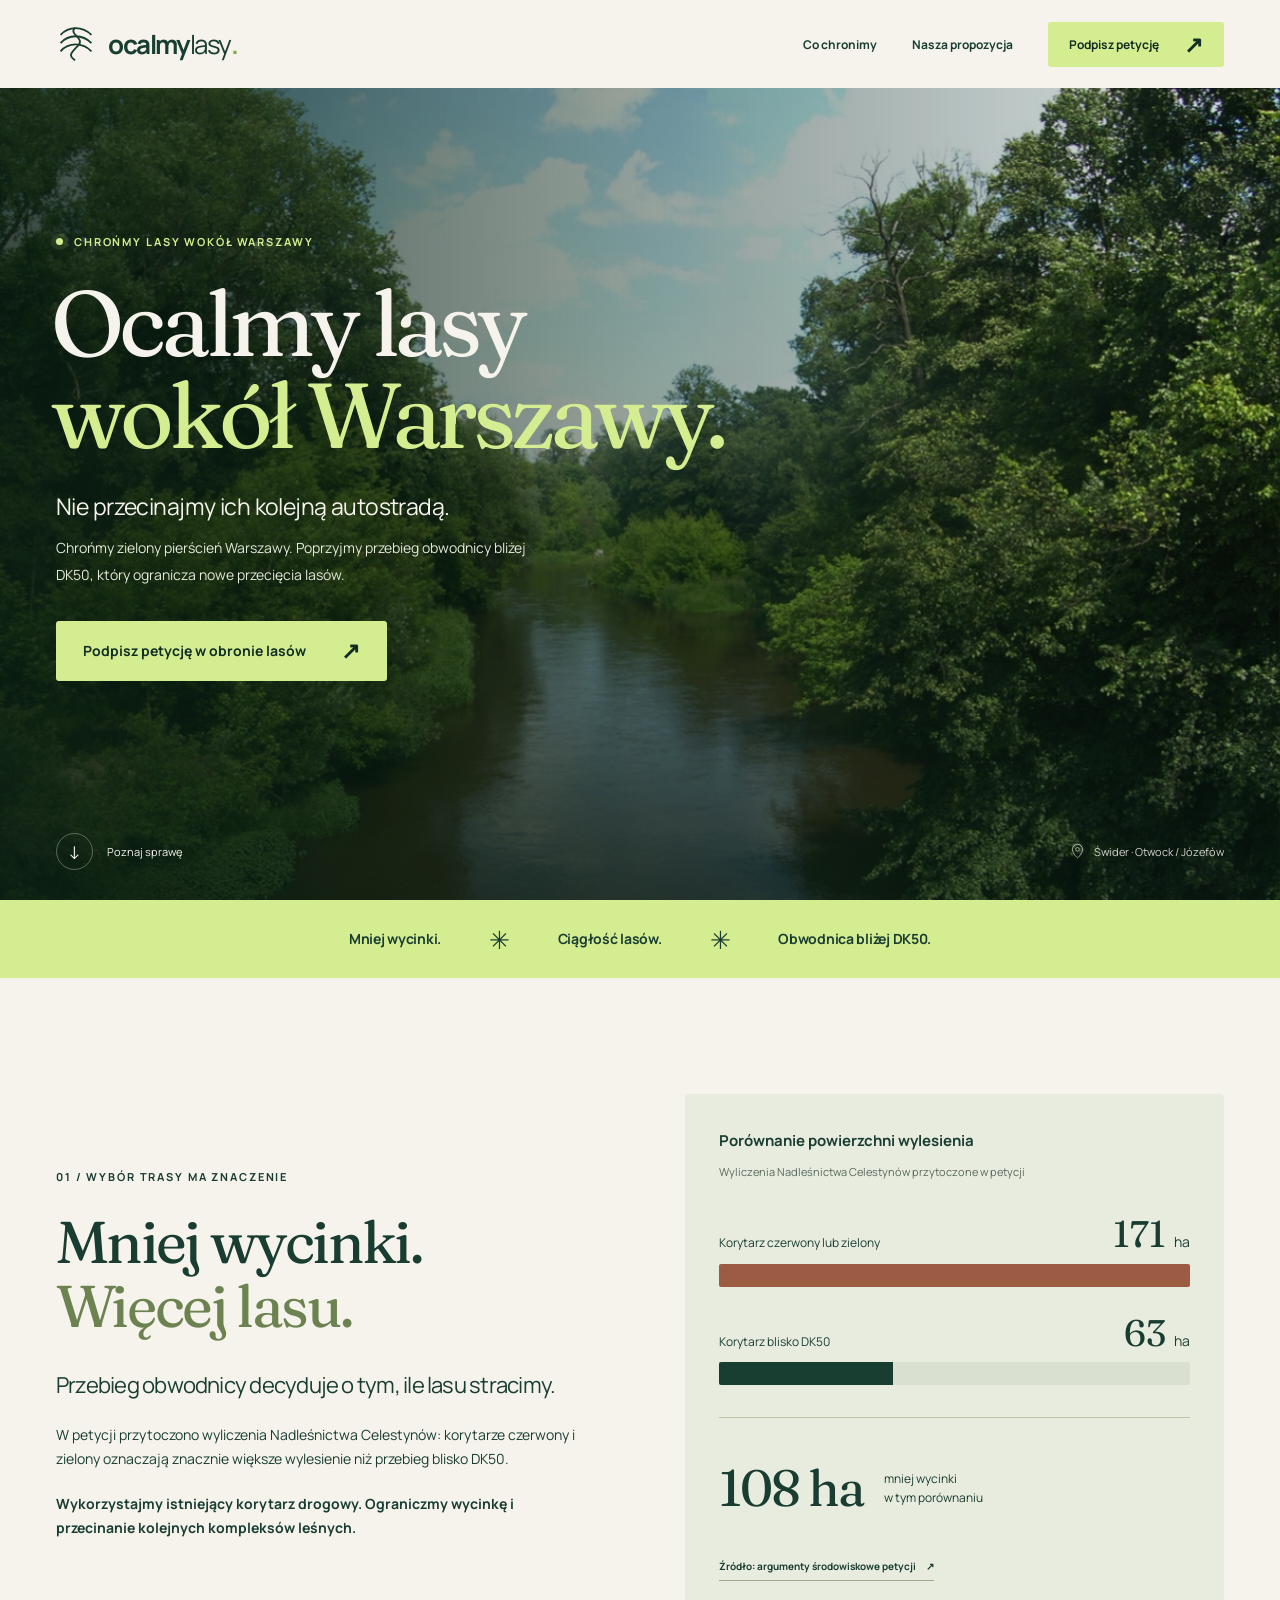
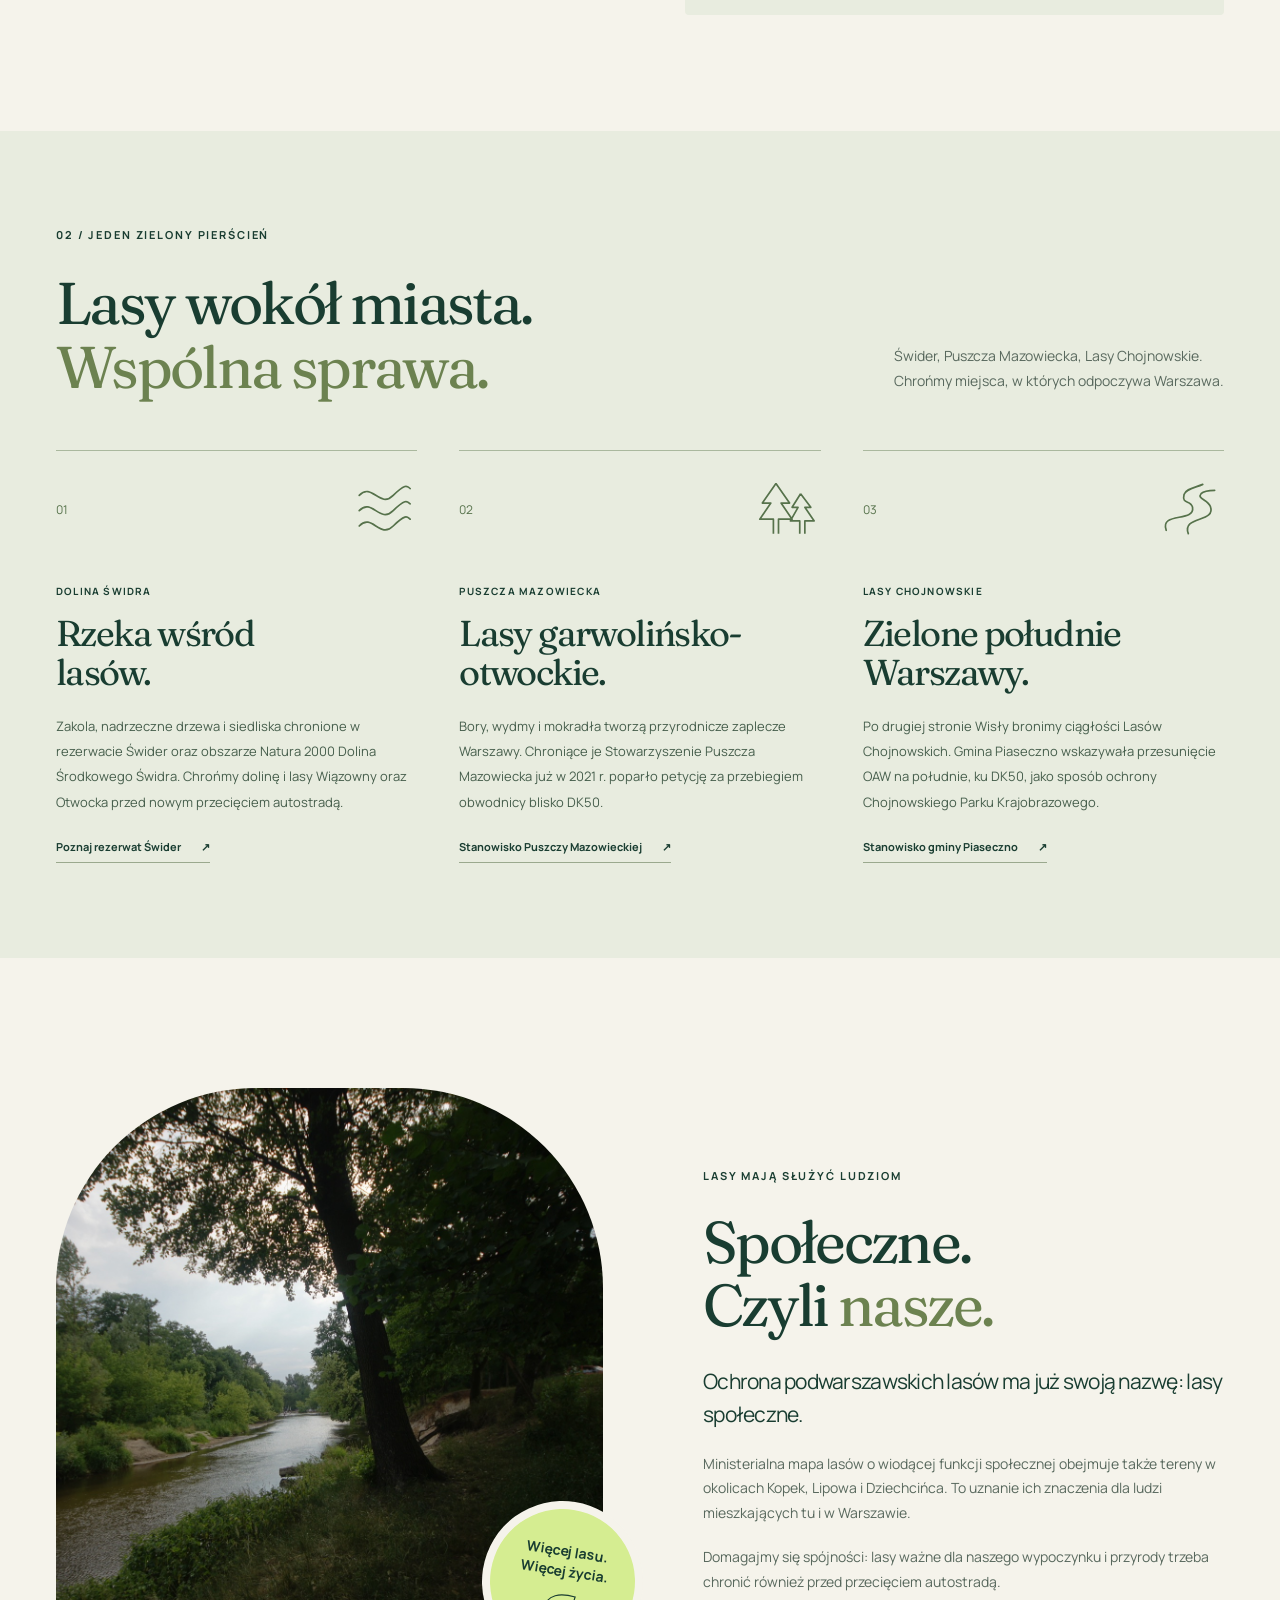
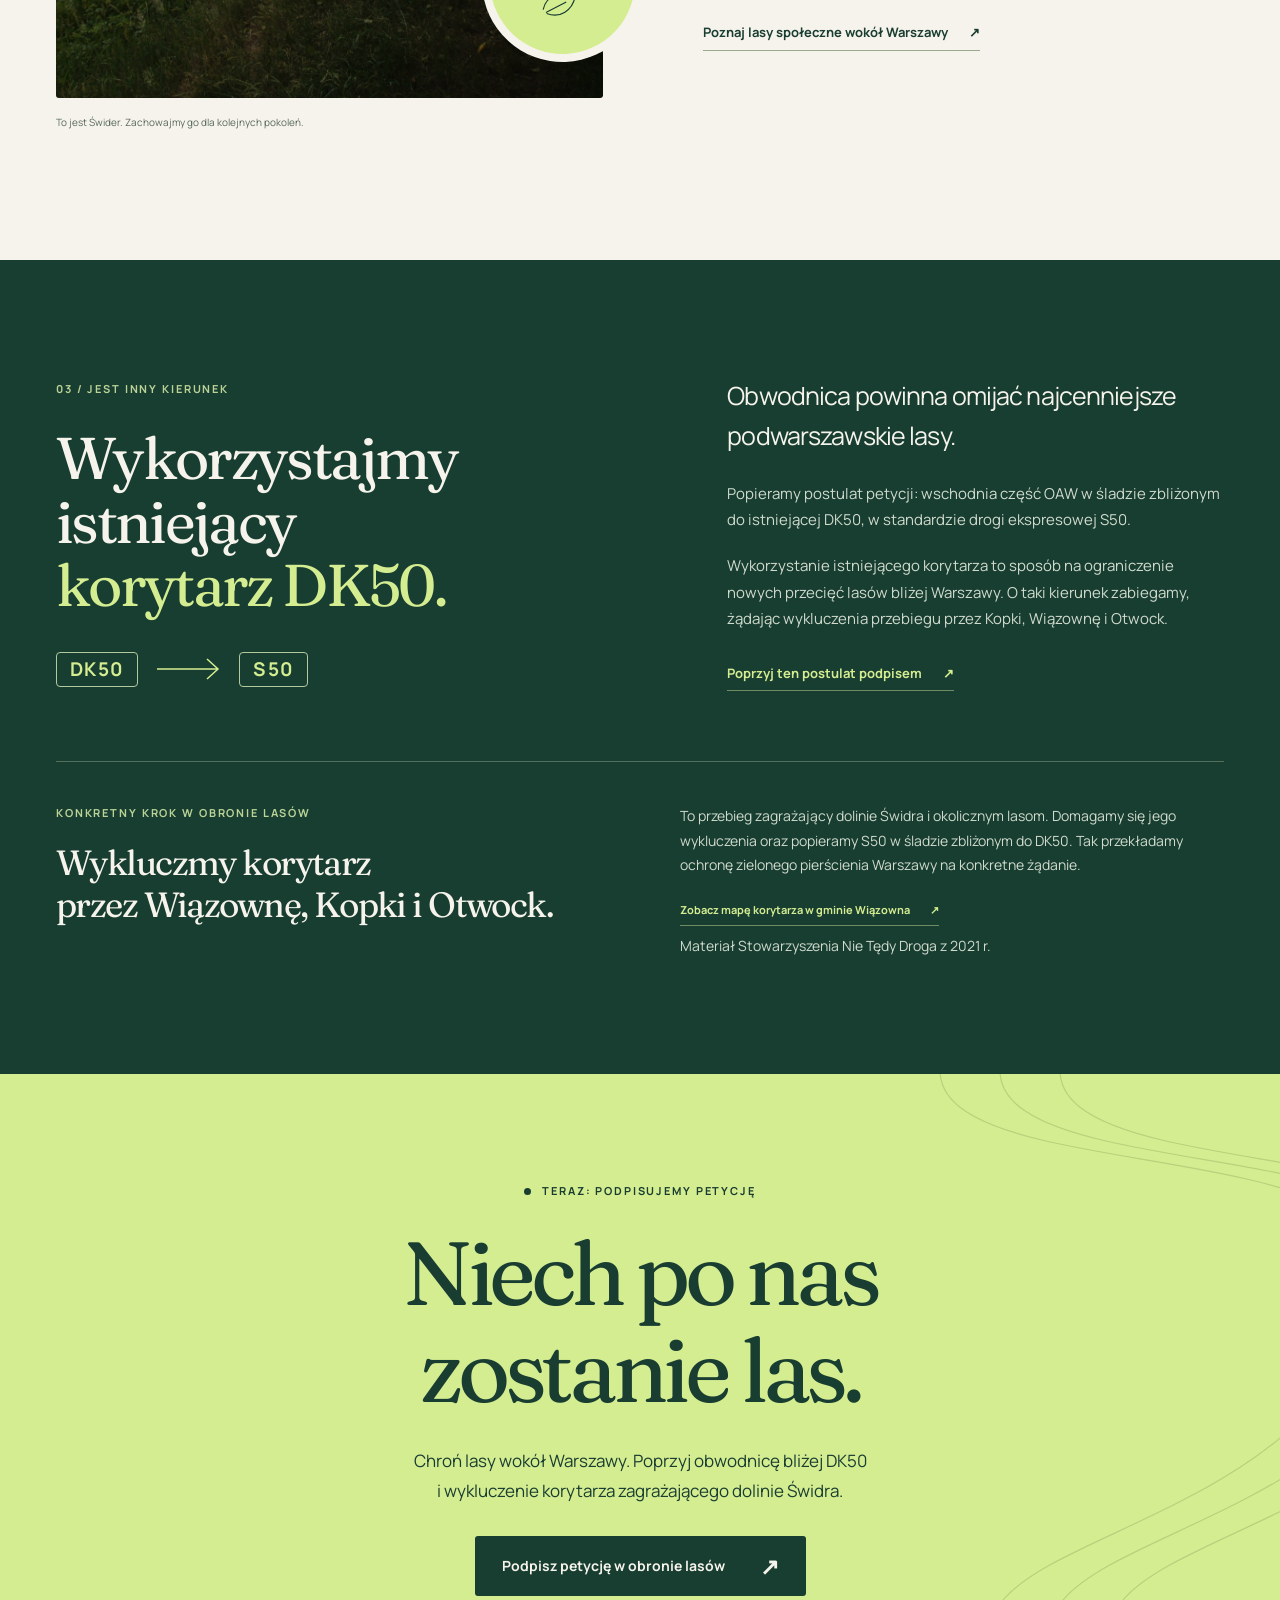
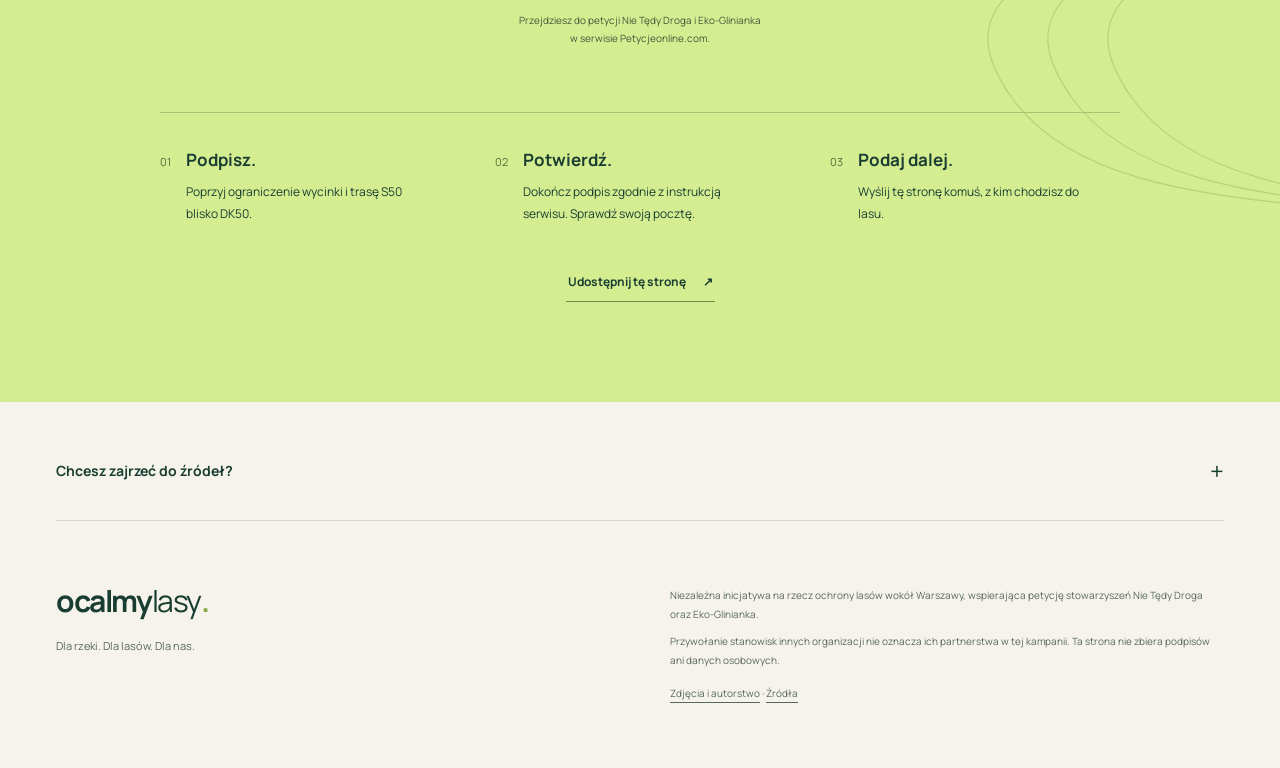
==== commit 50550fb1: "Center campaign on protecting Warsaw forests and reduced clearing" ====
--- a/public/index.html
+++ b/public/index.html
@@ -4,21 +4,21 @@
     <meta charset="utf-8" />
     <meta name="viewport" content="width=device-width, initial-scale=1" />
     <meta name="theme-color" content="#183e31" />
-    <title>Ocalmy dolinę Świdra — chrońmy lasy wokół Warszawy</title>
+    <title>Ocalmy lasy wokół Warszawy — podpisz petycję</title>
     <meta
       name="description"
-      content="Nie pozwólmy przeciąć doliny Świdra autostradą. Żądamy wykluczenia korytarza OAW przez Kopki. Podpisz petycję i chroń lasy wokół Warszawy."
+      content="Nie przecinajmy lasów wokół Warszawy kolejną autostradą. Poprzyj S50 bliżej DK50, ograniczenie wycinki i ochronę zielonego pierścienia Warszawy."
     />
     <link rel="canonical" href="https://artpi.github.io/dolinaswidra.pl/" />
     <meta property="og:locale" content="pl_PL" />
     <meta property="og:type" content="website" />
     <meta
       property="og:title"
-      content="Ocalmy dolinę Świdra. Nie pozwólmy przeciąć jej autostradą."
+      content="Ocalmy lasy wokół Warszawy. Nie przecinajmy ich kolejną autostradą."
     />
     <meta
       property="og:description"
-      content="Chroń lasy wokół Warszawy. Podpisz petycję o wykluczenie korytarza OAW przez Kopki i poparcie dla S50 blisko DK50."
+      content="Mniej wycinki, więcej lasu. Podpisz petycję za S50 bliżej DK50 i ochroną lasów wokół Warszawy."
     />
     <meta
       property="og:url"
@@ -32,7 +32,7 @@
     <meta property="og:image:height" content="630" />
     <meta
       property="og:image:alt"
-      content="Ocalmy dolinę Świdra — chrońmy lasy wokół Warszawy"
+      content="Ocalmy lasy wokół Warszawy — podpisz petycję"
     />
     <meta name="twitter:card" content="summary_large_image" />
     <link rel="icon" href="assets/favicon.svg" type="image/svg+xml" />
@@ -49,7 +49,7 @@
   <body>
     <a class="skip-link" href="#tresc">Przejdź do treści</a>
     <header class="site-header">
-      <a class="brand" href="#" aria-label="Dolina Świdra — początek strony">
+      <a class="brand" href="#" aria-label="Ocalmy lasy — początek strony">
         <svg
           class="brand-icon"
           viewBox="0 0 44 44"
@@ -68,7 +68,7 @@
           />
         </svg>
         <span
-          >dolina<span class="brand-light">świdra</span
+          >ocalmy<span class="brand-light">lasy</span
           ><span class="brand-dot">.</span></span
         >
       </a>
@@ -96,16 +96,14 @@
           <p class="eyebrow hero-eyebrow">
             <span class="status-dot"></span> Chrońmy lasy wokół Warszawy
           </p>
-          <h1 id="hero-title">Ocalmy<br />dolinę <em>Świdra.</em></h1>
-          <p class="hero-subtitle">Nie pozwólmy przeciąć jej autostradą.</p>
+          <h1 id="hero-title">Ocalmy lasy<br /><em>wokół Warszawy.</em></h1>
+          <p class="hero-subtitle">Nie przecinajmy ich kolejną autostradą.</p>
           <p class="hero-description">
-            Żądamy wykluczenia korytarza OAW przez Kopki.<br
-              class="desktop-break"
-            />
-            Dla rzeki, dla lasów, dla wszystkich, którzy tu oddychają.
+            Chrońmy zielony pierścień Warszawy. Poprzyjmy przebieg obwodnicy
+            bliżej DK50, który ogranicza nowe przecięcia lasów.
           </p>
           <a class="button hero-button" href="#dzialaj"
-            >Podpisz petycję. Chroń Świder.
+            >Podpisz petycję w obronie lasów
             <span aria-hidden="true">↗</span></a
           >
         </div>
@@ -128,51 +126,74 @@
       </section>
 
       <div class="campaign-strip" aria-label="Postulaty kampanii">
-        <span>Rzeka ma płynąć.</span
+        <span>Mniej wycinki.</span
         ><span class="strip-flower" aria-hidden="true">✳</span
-        ><span>Las ma trwać.</span
+        ><span>Ciągłość lasów.</span
         ><span class="strip-flower" aria-hidden="true">✳</span
-        ><span>Wykluczmy korytarz przez Kopki.</span>
+        ><span>Obwodnica bliżej DK50.</span>
       </div>
 
       <section
-        class="intro section wrap"
+        class="comparison-section section wrap"
         id="sprawa"
-        aria-labelledby="intro-title"
+        aria-labelledby="comparison-title"
       >
-        <div class="section-aside reveal">
-          <p class="eyebrow">01 / O co walczymy</p>
-          <p class="margin-note">
-            Kopki. Wiązowna. Otwock.<br />Nasza wspólna dolina.
-          </p>
-        </div>
-        <div class="intro-body reveal">
-          <h2 id="intro-title">
-            Są miejsca, których<br />nie da się <em>odbudować.</em>
+        <div class="comparison-copy reveal">
+          <p class="eyebrow">01 / Wybór trasy ma znaczenie</p>
+          <h2 id="comparison-title">
+            Mniej wycinki.<br /><em>Więcej lasu.</em>
           </h2>
           <p class="lead">
-            Świder wijący się między drzewami. Ścieżka, na której cichnie
-            miasto. Las, do którego wracamy.
+            Przebieg obwodnicy decyduje o tym, ile lasu stracimy.
           </p>
           <p>
-            Korytarz Obwodnicy Aglomeracji Warszawskiej przez Kopki zagraża
-            ciągłości doliny Świdra i lasom Wiązowny oraz Otwocka. Poprowadzenie
-            tędy autostrady oznacza wycinkę, hałas i przecięcie przyrodniczych
-            połączeń.
+            W petycji przytoczono wyliczenia Nadleśnictwa Celestynów: korytarze
+            czerwony i zielony oznaczają znacznie większe wylesienie niż
+            przebieg blisko DK50.
           </p>
           <p class="strong-line">
-            Nie pozwólmy do tego dopuścić. Ten korytarz trzeba wykluczyć.
+            Wykorzystajmy istniejący korytarz drogowy. Ograniczmy wycinkę i
+            przecinanie kolejnych kompleksów leśnych.
+          </p>
+        </div>
+        <figure class="forest-comparison reveal" aria-labelledby="chart-title">
+          <figcaption id="chart-title">
+            Porównanie powierzchni wylesienia
+            <span
+              >Wyliczenia Nadleśnictwa Celestynów przytoczone w petycji</span
+            >
+          </figcaption>
+          <div class="comparison-row">
+            <div class="comparison-label">
+              <span>Korytarz czerwony lub zielony</span
+              ><strong>171 <small>ha</small></strong>
+            </div>
+            <div class="comparison-track" aria-hidden="true">
+              <span class="comparison-bar comparison-bar-high"></span>
+            </div>
+          </div>
+          <div class="comparison-row">
+            <div class="comparison-label">
+              <span>Korytarz blisko DK50</span
+              ><strong>63 <small>ha</small></strong>
+            </div>
+            <div class="comparison-track" aria-hidden="true">
+              <span class="comparison-bar comparison-bar-low"></span>
+            </div>
+          </div>
+          <p class="comparison-difference">
+            <strong>108 ha</strong
+            ><span>mniej wycinki<br />w tym porównaniu</span>
           </p>
           <a
             class="text-link"
-            href="https://www.nietedydroga.pl/projekt-przebiegu-korytarza-oaw-w-gminie-wiazowna/"
+            href="https://www.petycjeonline.com/protest_dotyczcy_przebiegu_wschodniej_czci_obwodnicy_aglomeracji_warszawskiej_oaw_tak_ale_w_ladzie_zblionym_do_dk50_w_standardzie_drogi_ekspresowej_s50_-_tak_autostra"
             target="_blank"
             rel="noopener noreferrer"
-            >Zobacz mapę korytarza w gminie Wiązowna
-            <span aria-hidden="true">↗</span
-            ><small>Materiał Stowarzyszenia Nie Tędy Droga z 2021 r.</small></a
+            >Źródło: argumenty środowiskowe petycji
+            <span aria-hidden="true">↗</span></a
           >
-        </div>
+        </figure>
       </section>
 
       <section
@@ -182,11 +203,13 @@
       >
         <div class="wrap">
           <div class="section-heading reveal">
-            <p class="eyebrow">02 / Co możemy stracić</p>
-            <h2 id="nature-title">To nasze miejsce<br />na <em>oddech.</em></h2>
+            <p class="eyebrow">02 / Jeden zielony pierścień</p>
+            <h2 id="nature-title">
+              Lasy wokół miasta.<br /><em>Wspólna sprawa.</em>
+            </h2>
             <p>
-              Tu przyroda ma swoją przestrzeń.<br />Nie oddawajmy jej pod
-              asfalt.
+              Świder, Puszcza Mazowiecka, Lasy Chojnowskie.<br />Chrońmy
+              miejsca, w których odpoczywa Warszawa.
             </p>
           </div>
           <div class="nature-grid">
@@ -202,14 +225,21 @@
                   />
                 </svg>
               </div>
-              <p class="card-tag">Rzeka i jej brzegi</p>
-              <h3>Swobodny<br />Świder.</h3>
+              <p class="card-tag">Dolina Świdra</p>
+              <h3>Rzeka wśród<br />lasów.</h3>
               <p>
                 Zakola, nadrzeczne drzewa i siedliska chronione w rezerwacie
                 Świder oraz obszarze Natura 2000 Dolina Środkowego Świdra.
-                Autostrada przez tę dolinę to ingerencja w jej żywy, połączony
-                świat.
+                Chrońmy dolinę i lasy Wiązowny oraz Otwocka przed nowym
+                przecięciem autostradą.
               </p>
+              <a
+                class="text-link"
+                href="https://www.gov.pl/web/rdos-warszawa/stop-rezerwat-przyrody-upewnij-sie-zanim-wplyniesz"
+                target="_blank"
+                rel="noopener noreferrer"
+                >Poznaj rezerwat Świder <span aria-hidden="true">↗</span></a
+              >
             </article>
             <article class="nature-card reveal">
               <div class="card-top">
@@ -223,14 +253,21 @@
                   />
                 </svg>
               </div>
-              <p class="card-tag">Lasy wokół Warszawy</p>
-              <h3>Las połączony.<br />Nie podzielony.</h3>
+              <p class="card-tag">Puszcza Mazowiecka</p>
+              <h3>Lasy garwolińsko-<br />otwockie.</h3>
               <p>
-                Lasy Wiązowny i Otwocka są częścią przyrodniczego otoczenia
-                Warszawy. Szeroka trasa rozcina siedliska i utrudnia zwierzętom
-                przemieszczanie się. Drzewa posadzone obok nie zastąpią całego
-                ekosystemu.
+                Bory, wydmy i mokradła tworzą przyrodnicze zaplecze Warszawy.
+                Chroniące je Stowarzyszenie Puszcza Mazowiecka już w 2021 r.
+                poparło petycję za przebiegiem obwodnicy blisko DK50.
               </p>
+              <a
+                class="text-link"
+                href="https://puszczamazowiecka.pl/oaw-21-04-06/"
+                target="_blank"
+                rel="noopener noreferrer"
+                >Stanowisko Puszczy Mazowieckiej
+                <span aria-hidden="true">↗</span></a
+              >
             </article>
             <article class="nature-card reveal">
               <div class="card-top">
@@ -244,14 +281,21 @@
                   />
                 </svg>
               </div>
-              <p class="card-tag">Miejsce dla nas wszystkich</p>
-              <h3>Blisko miasta.<br />Blisko natury.</h3>
+              <p class="card-tag">Lasy Chojnowskie</p>
+              <h3>Zielone południe<br />Warszawy.</h3>
               <p>
-                Spacer po pracy, wycieczka rowerowa, dzieci odkrywające las.
-                Chroniąc dolinę, bronimy także codziennego odpoczynku
-                mieszkańców Warszawy i okolic — ciszy i zieleni dostępnych
-                blisko domu.
+                Po drugiej stronie Wisły bronimy ciągłości Lasów Chojnowskich.
+                Gmina Piaseczno wskazywała przesunięcie OAW na południe, ku
+                DK50, jako sposób ochrony Chojnowskiego Parku Krajobrazowego.
               </p>
+              <a
+                class="text-link"
+                href="https://piaseczno.eu/uwagi-w-ramach-konsultacji-cpk/"
+                target="_blank"
+                rel="noopener noreferrer"
+                >Stanowisko gminy Piaseczno
+                <span aria-hidden="true">↗</span></a
+              >
             </article>
           </div>
         </div>
@@ -358,47 +402,30 @@
             >
           </div>
         </div>
-        <div class="wrap wider-cause reveal">
-          <div class="wider-intro">
-            <p class="eyebrow">Wspólna sprawa</p>
-            <h3>Zielony pierścień<br />Warszawy.</h3>
+        <div class="wrap corridor-demand reveal">
+          <div>
+            <p class="eyebrow">Konkretny krok w obronie lasów</p>
+            <h3>Wykluczmy korytarz<br />przez Wiązownę, Kopki i Otwock.</h3>
+          </div>
+          <div>
             <p>
-              Ochrona doliny Świdra łączy się z szerszym postulatem odsunięcia
-              wielkiej trasy od podwarszawskich lasów.
-            </p>
-          </div>
-          <article>
-            <span class="small-marker" aria-hidden="true">↗</span>
-            <h4>Puszcza Mazowiecka</h4>
-            <p>
-              Stowarzyszenie chroniące lasy garwolińsko-otwockie już w 2021 r.
-              poparło petycję za trasą blisko DK50. Ochrona tych lasów i doliny
-              Świdra ma wspólny kierunek.
+              To przebieg zagrażający dolinie Świdra i okolicznym lasom.
+              Domagamy się jego wykluczenia oraz popieramy S50 w śladzie
+              zbliżonym do DK50. Tak przekładamy ochronę zielonego pierścienia
+              Warszawy na konkretne żądanie.
             </p>
             <a
               class="text-link light-link"
-              href="https://puszczamazowiecka.pl/oaw-21-04-06/"
+              href="https://www.nietedydroga.pl/projekt-przebiegu-korytarza-oaw-w-gminie-wiazowna/"
               target="_blank"
               rel="noopener noreferrer"
-              >Stanowisko stowarzyszenia <span aria-hidden="true">↗</span></a
+              >Zobacz mapę korytarza w gminie Wiązowna
+              <span aria-hidden="true">↗</span></a
             >
-          </article>
-          <article>
-            <span class="small-marker" aria-hidden="true">↗</span>
-            <h4>Lasy Chojnowskie</h4>
-            <p>
-              Gmina Piaseczno wskazywała przesunięcie OAW na południe, ku DK50,
-              jako sposób ochrony Chojnowskiego Parku Krajobrazowego. Po obu
-              stronach Wisły warto bronić ciągłości lasów.
-            </p>
-            <a
-              class="text-link light-link"
-              href="https://piaseczno.eu/uwagi-w-ramach-konsultacji-cpk/"
-              target="_blank"
-              rel="noopener noreferrer"
-              >Stanowisko gminy Piaseczno <span aria-hidden="true">↗</span></a
-            >
-          </article>
+            <p class="map-date">
+              Materiał Stowarzyszenia Nie Tędy Droga z 2021 r.
+            </p>
+          </div>
         </div>
       </section>
 
@@ -427,8 +454,8 @@
           </p>
           <h2 id="action-title">Niech po nas<br />zostanie <em>las.</em></h2>
           <p class="action-lead">
-            Chcesz ochronić Świder i lasy wokół Warszawy?<br />Dołącz do żądania
-            wykluczenia korytarza przez Kopki.
+            Chroń lasy wokół Warszawy. Poprzyj obwodnicę bliżej DK50<br />i
+            wykluczenie korytarza zagrażającego dolinie Świdra.
           </p>
           <a
             id="petition-link"
@@ -436,7 +463,8 @@
             href="https://www.petycjeonline.com/protest_dotyczcy_przebiegu_wschodniej_czci_obwodnicy_aglomeracji_warszawskiej_oaw_tak_ale_w_ladzie_zblionym_do_dk50_w_standardzie_drogi_ekspresowej_s50_-_tak_autostra"
             target="_blank"
             rel="noopener noreferrer"
-            >Podpisz petycję <span aria-hidden="true">↗</span></a
+            >Podpisz petycję w obronie lasów
+            <span aria-hidden="true">↗</span></a
           >
           <p class="action-note">
             Przejdziesz do petycji Nie Tędy Droga i Eko-Glinianka<br />w
@@ -447,7 +475,7 @@
               <span>01</span>
               <div>
                 <strong>Podpisz.</strong>
-                <p>Poprzyj wykluczenie korytarza i trasę S50 blisko DK50.</p>
+                <p>Poprzyj ograniczenie wycinki i trasę S50 blisko DK50.</p>
               </div>
             </li>
             <li>
@@ -562,15 +590,15 @@
     <footer class="site-footer wrap">
       <div>
         <a class="brand footer-brand" href="#"
-          >dolina<span class="brand-light">świdra</span
+          >ocalmy<span class="brand-light">lasy</span
           ><span class="brand-dot">.</span></a
         >
         <p>Dla rzeki. Dla lasów. Dla nas.</p>
       </div>
       <div class="footer-about">
         <p>
-          Niezależna inicjatywa wspierająca ochronę doliny Świdra i petycję
-          stowarzyszeń Nie Tędy Droga oraz Eko-Glinianka.
+          Niezależna inicjatywa na rzecz ochrony lasów wokół Warszawy,
+          wspierająca petycję stowarzyszeń Nie Tędy Droga oraz Eko-Glinianka.
         </p>
         <p>
           Przywołanie stanowisk innych organizacji nie oznacza ich partnerstwa w
--- a/public/styles.css
+++ b/public/styles.css
@@ -301,11 +301,11 @@
   box-shadow: 0 0 0 5px #d5ed911a;
 }
 .hero h1 {
-  font-size: clamp(74px, 7.9vw, 116px);
+  font-size: clamp(68px, 7.2vw, 104px);
   line-height: 0.99;
   letter-spacing: -0.055em;
   margin-left: -5px;
-  max-width: 850px;
+  max-width: 1080px;
 }
 .hero h1 em {
   color: var(--lime);
@@ -466,7 +466,7 @@
   margin-bottom: 22px;
   letter-spacing: -0.045em;
 }
-.nature-card > p:last-child {
+.nature-card > p:not(.card-tag) {
   font-size: 13px;
   color: #465e4c;
   line-height: 1.95;
@@ -831,6 +831,196 @@
 .credits-main a {
   overflow-wrap: anywhere;
 }
+/* The campaign leads with a measurable environmental comparison. */
+.comparison-section {
+  display: grid;
+  grid-template-columns: 1fr 1fr;
+  gap: 90px;
+  align-items: center;
+}
+.comparison-copy .eyebrow {
+  margin-bottom: 25px;
+}
+.comparison-copy h2 {
+  margin-bottom: 30px;
+}
+.comparison-copy .lead {
+  font-size: 22px;
+}
+.comparison-copy p:not(.eyebrow):not(.lead) {
+  font-size: 14px;
+}
+.forest-comparison {
+  margin: 0;
+  padding: 34px;
+  background: #e8ecdf;
+  border-radius: 4px;
+}
+.forest-comparison figcaption {
+  font-size: 15px;
+  font-weight: 700;
+  margin-bottom: 32px;
+}
+.forest-comparison figcaption span {
+  display: block;
+  margin-top: 8px;
+  font-size: 11px;
+  line-height: 1.8;
+  font-weight: 400;
+  color: var(--muted);
+}
+.comparison-row + .comparison-row {
+  margin-top: 26px;
+}
+.comparison-label {
+  display: flex;
+  align-items: baseline;
+  justify-content: space-between;
+  gap: 14px;
+  margin-bottom: 9px;
+  font-size: 12px;
+}
+.comparison-label strong {
+  font-family: var(--serif);
+  font-size: 37px;
+  font-weight: 400;
+  line-height: 1.1;
+  white-space: nowrap;
+}
+.comparison-label small {
+  font-family: var(--sans);
+  font-size: 14px;
+}
+.comparison-track {
+  height: 23px;
+  background: #d9e0cf;
+  border-radius: 2px;
+  overflow: hidden;
+}
+.comparison-bar {
+  height: 100%;
+  display: block;
+}
+.comparison-bar-high {
+  width: 100%;
+  background: #9c5b43;
+}
+.comparison-bar-low {
+  width: 36.842105%;
+  background: var(--forest);
+}
+.comparison-difference {
+  display: flex;
+  align-items: center;
+  gap: 20px;
+  margin-top: 32px;
+  padding-top: 25px;
+  border-top: 1px solid #bac6ad;
+}
+.comparison-difference strong {
+  font-family: var(--serif);
+  font-size: 51px;
+  font-weight: 400;
+  letter-spacing: -0.04em;
+  white-space: nowrap;
+}
+.comparison-difference span {
+  font-size: 12px;
+  line-height: 1.6;
+}
+.forest-comparison .text-link {
+  margin-top: 24px;
+  font-size: 10px;
+}
+.forest-comparison .text-link span {
+  margin-left: 8px;
+}
+.nature-card .text-link {
+  margin-top: 22px;
+  font-size: 11px;
+}
+.corridor-demand {
+  display: grid;
+  grid-template-columns: 1fr 1fr;
+  gap: 80px;
+  margin-top: 70px;
+  padding-top: 42px;
+  border-top: 1px solid #52705b;
+}
+.corridor-demand h3 {
+  font-size: 35px;
+  line-height: 1.2;
+  margin-top: 20px;
+}
+.corridor-demand > div > p:not(.eyebrow) {
+  font-size: 14px;
+  color: #d0dbce;
+}
+.corridor-demand .text-link {
+  font-size: 11px;
+  margin-top: 22px;
+}
+.corridor-demand > div > .map-date {
+  font-size: 10px;
+  margin-top: 8px;
+}
+@media (max-width: 1100px) {
+  .comparison-section {
+    gap: 40px;
+  }
+  .forest-comparison {
+    padding: 25px;
+  }
+  .corridor-demand {
+    gap: 45px;
+  }
+}
+@media (max-width: 760px) {
+  .comparison-section {
+    grid-template-columns: 1fr;
+    gap: 32px;
+  }
+  .comparison-copy h2 {
+    font-size: 45px;
+  }
+  .comparison-copy .lead {
+    font-size: 20px;
+  }
+  .forest-comparison {
+    padding: 24px 20px;
+  }
+  .comparison-label {
+    font-size: 11px;
+  }
+  .comparison-label strong {
+    font-size: 34px;
+  }
+  .comparison-difference strong {
+    font-size: 46px;
+  }
+  .nature-card .text-link {
+    grid-column: 1/-1;
+    justify-self: start;
+    font-size: 11px;
+    margin-top: 18px;
+  }
+  .corridor-demand {
+    grid-template-columns: 1fr;
+    gap: 25px;
+    margin-top: 45px;
+    padding-top: 32px;
+  }
+  .corridor-demand h3 {
+    font-size: 31px;
+  }
+  .action-section .button-dark {
+    min-width: 0;
+    max-width: 100%;
+    gap: 20px;
+    font-size: 12px;
+  }
+}
+
 @keyframes hero-settle {
   from {
     transform: scale(1.04);
@@ -845,7 +1035,7 @@
     width: min(1440px, calc(100% - 140px));
   }
   .hero h1 {
-    font-size: 128px;
+    font-size: 110px;
   }
 }
 @media (max-width: 1100px) {
@@ -942,7 +1132,7 @@
       linear-gradient(0deg, #0a1e1499, transparent 60%);
   }
   .hero h1 {
-    font-size: clamp(66px, 12vw, 90px);
+    font-size: clamp(48px, 12vw, 68px);
     margin-left: -3px;
   }
   .hero-eyebrow {
@@ -1075,7 +1265,7 @@
     font-size: 35px;
     margin-bottom: 18px;
   }
-  .nature-card > p:last-child {
+  .nature-card > p:not(.card-tag) {
     grid-column: 1/-1;
     max-width: 560px;
     font-size: 13px;
@@ -1236,7 +1426,7 @@
     display: none;
   }
   .hero h1 {
-    font-size: 62px;
+    font-size: 48px;
   }
   .hero-button {
     font-size: 11px;
